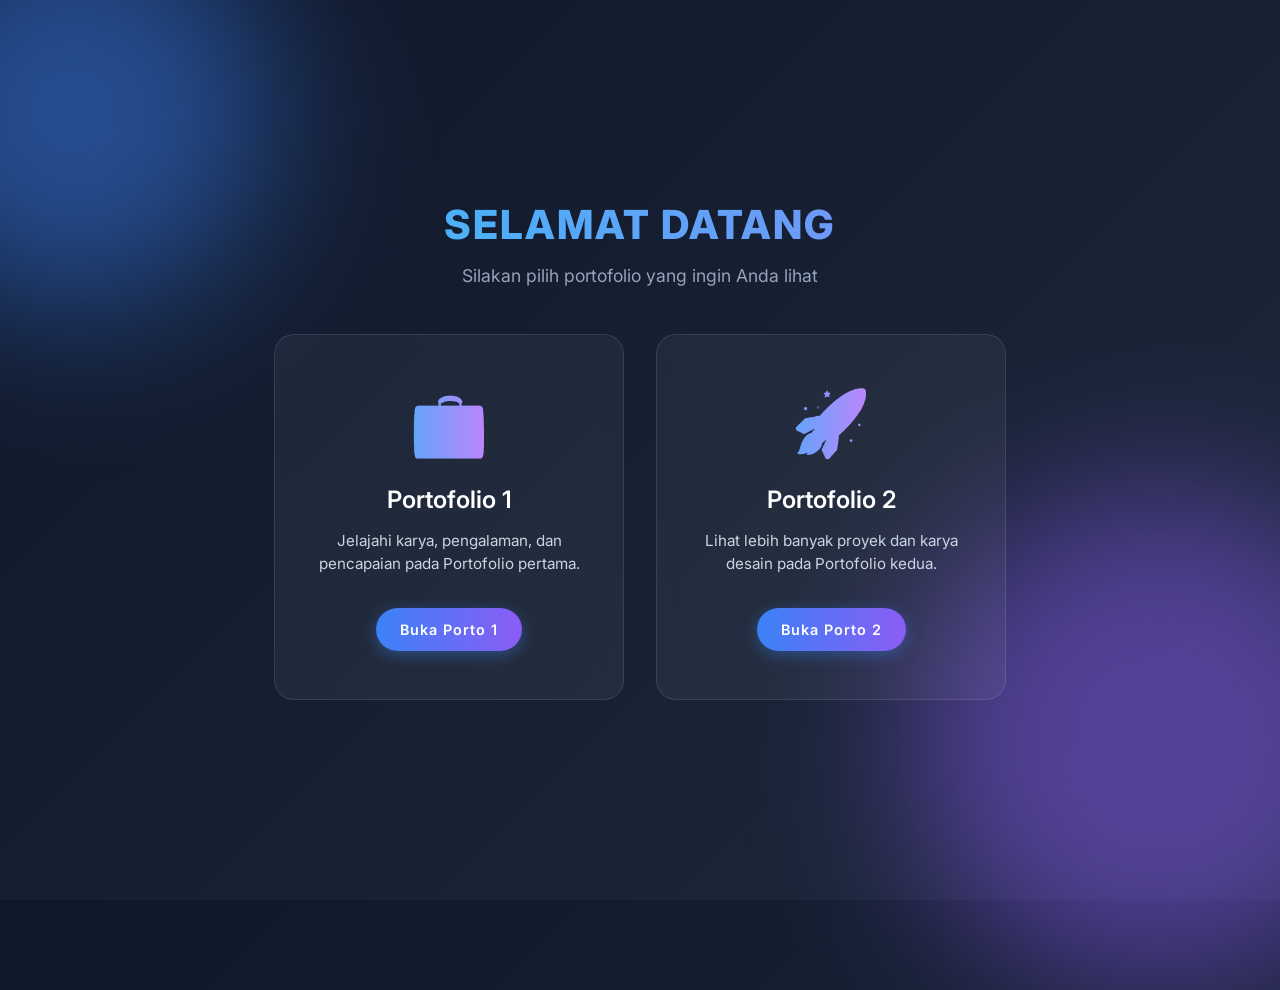
==== index.html @ 29193794 "Add files via upload" ====
<!DOCTYPE html>
<html lang="id">
<head>
    <meta charset="UTF-8">
    <meta name="viewport" content="width=device-width, initial-scale=1.0">
    <title>Pilihan E-Portofolio</title>
    <style>
        @import url('https://fonts.googleapis.com/css2?family=Inter:wght@400;600;800&display=swap');

        * {
            margin: 0;
            padding: 0;
            box-sizing: border-box;
        }

        body {
            font-family: 'Inter', sans-serif;
            min-height: 100vh;
            display: flex;
            justify-content: center;
            align-items: center;
            background: linear-gradient(135deg, #0f172a 0%, #1e293b 100%);
            color: #ffffff;
            overflow: hidden;
        }

        .container {
            text-align: center;
            padding: 2rem;
            max-width: 900px;
            width: 100%;
        }

        h1 {
            font-size: 2.5rem;
            margin-bottom: 1rem;
            font-weight: 800;
            background: linear-gradient(to right, #38bdf8, #818cf8);
            -webkit-background-clip: text;
            -webkit-text-fill-color: transparent;
            text-transform: uppercase;
            letter-spacing: 2px;
        }

        p.subtitle {
            font-size: 1.1rem;
            color: #94a3b8;
            margin-bottom: 3rem;
        }

        .cards-container {
            display: flex;
            gap: 2rem;
            justify-content: center;
            flex-wrap: wrap;
        }

        .card {
            background: rgba(255, 255, 255, 0.05);
            backdrop-filter: blur(10px);
            border: 1px solid rgba(255, 255, 255, 0.1);
            border-radius: 20px;
            padding: 3rem 2rem;
            width: 100%;
            max-width: 350px;
            text-decoration: none;
            color: white;
            transition: all 0.4s cubic-bezier(0.175, 0.885, 0.32, 1.275);
            position: relative;
            overflow: hidden;
        }

        .card::before {
            content: '';
            position: absolute;
            top: 0;
            left: -100%;
            width: 100%;
            height: 100%;
            background: linear-gradient(
                90deg,
                transparent,
                rgba(255, 255, 255, 0.1),
                transparent
            );
            transition: all 0.6s ease;
        }

        .card:hover {
            transform: translateY(-15px);
            background: rgba(255, 255, 255, 0.1);
            box-shadow: 0 20px 40px rgba(0, 0, 0, 0.4);
            border-color: rgba(255, 255, 255, 0.2);
        }

        .card:hover::before {
            left: 100%;
        }

        .card-icon {
            font-size: 4rem;
            margin-bottom: 1.5rem;
            display: inline-block;
            background: linear-gradient(to right, #60a5fa, #c084fc);
            -webkit-background-clip: text;
            -webkit-text-fill-color: transparent;
            transition: transform 0.3s ease;
        }

        .card:hover .card-icon {
            transform: scale(1.1);
        }

        .card h2 {
            font-size: 1.5rem;
            font-weight: 600;
            margin-bottom: 1rem;
        }

        .card p {
            font-size: 0.95rem;
            color: #cbd5e1;
            line-height: 1.5;
            margin-bottom: 2rem;
        }

        .card-btn {
            display: inline-block;
            padding: 0.8rem 1.5rem;
            background: linear-gradient(to right, #3b82f6, #8b5cf6);
            color: white;
            border-radius: 30px;
            font-weight: 600;
            font-size: 0.9rem;
            letter-spacing: 1px;
            transition: all 0.3s ease;
            box-shadow: 0 4px 15px rgba(59, 130, 246, 0.4);
        }

        .card:hover .card-btn {
            background: linear-gradient(to right, #2563eb, #7c3aed);
            box-shadow: 0 6px 20px rgba(59, 130, 246, 0.6);
            transform: scale(1.05);
        }

        /* Decorative background elements */
        .blob {
            position: absolute;
            filter: blur(80px);
            z-index: -1;
            opacity: 0.5;
        }

        .blob-1 {
            top: -10%;
            left: -10%;
            width: 400px;
            height: 400px;
            background: #3b82f6;
            border-radius: 50%;
        }

        .blob-2 {
            bottom: -10%;
            right: -10%;
            width: 500px;
            height: 500px;
            background: #8b5cf6;
            border-radius: 50%;
        }

        @media (max-width: 768px) {
            h1 {
                font-size: 2rem;
            }
            .cards-container {
                flex-direction: column;
                align-items: center;
            }
            .card {
                padding: 2.5rem 1.5rem;
            }
        }
    </style>
</head>
<body>
    <div class="blob blob-1"></div>
    <div class="blob blob-2"></div>

    <div class="container">
        <h1>Selamat Datang</h1>
        <p class="subtitle">Silakan pilih portofolio yang ingin Anda lihat</p>

        <div class="cards-container">
            <!-- Portofolio 1 -->
            <a href="E-Portofolio 1/index.html" class="card">
                <div class="card-icon">💼</div>
                <h2>Portofolio 1</h2>
                <p>Jelajahi karya, pengalaman, dan pencapaian pada Portofolio pertama.</p>
                <div class="card-btn">Buka Porto 1</div>
            </a>

            <!-- Portofolio 2 -->
            <a href="E-Portofolio 2/index.html" class="card">
                <div class="card-icon">🚀</div>
                <h2>Portofolio 2</h2>
                <p>Lihat lebih banyak proyek dan karya desain pada Portofolio kedua.</p>
                <div class="card-btn">Buka Porto 2</div>
            </a>
        </div>
    </div>
</body>
</html>
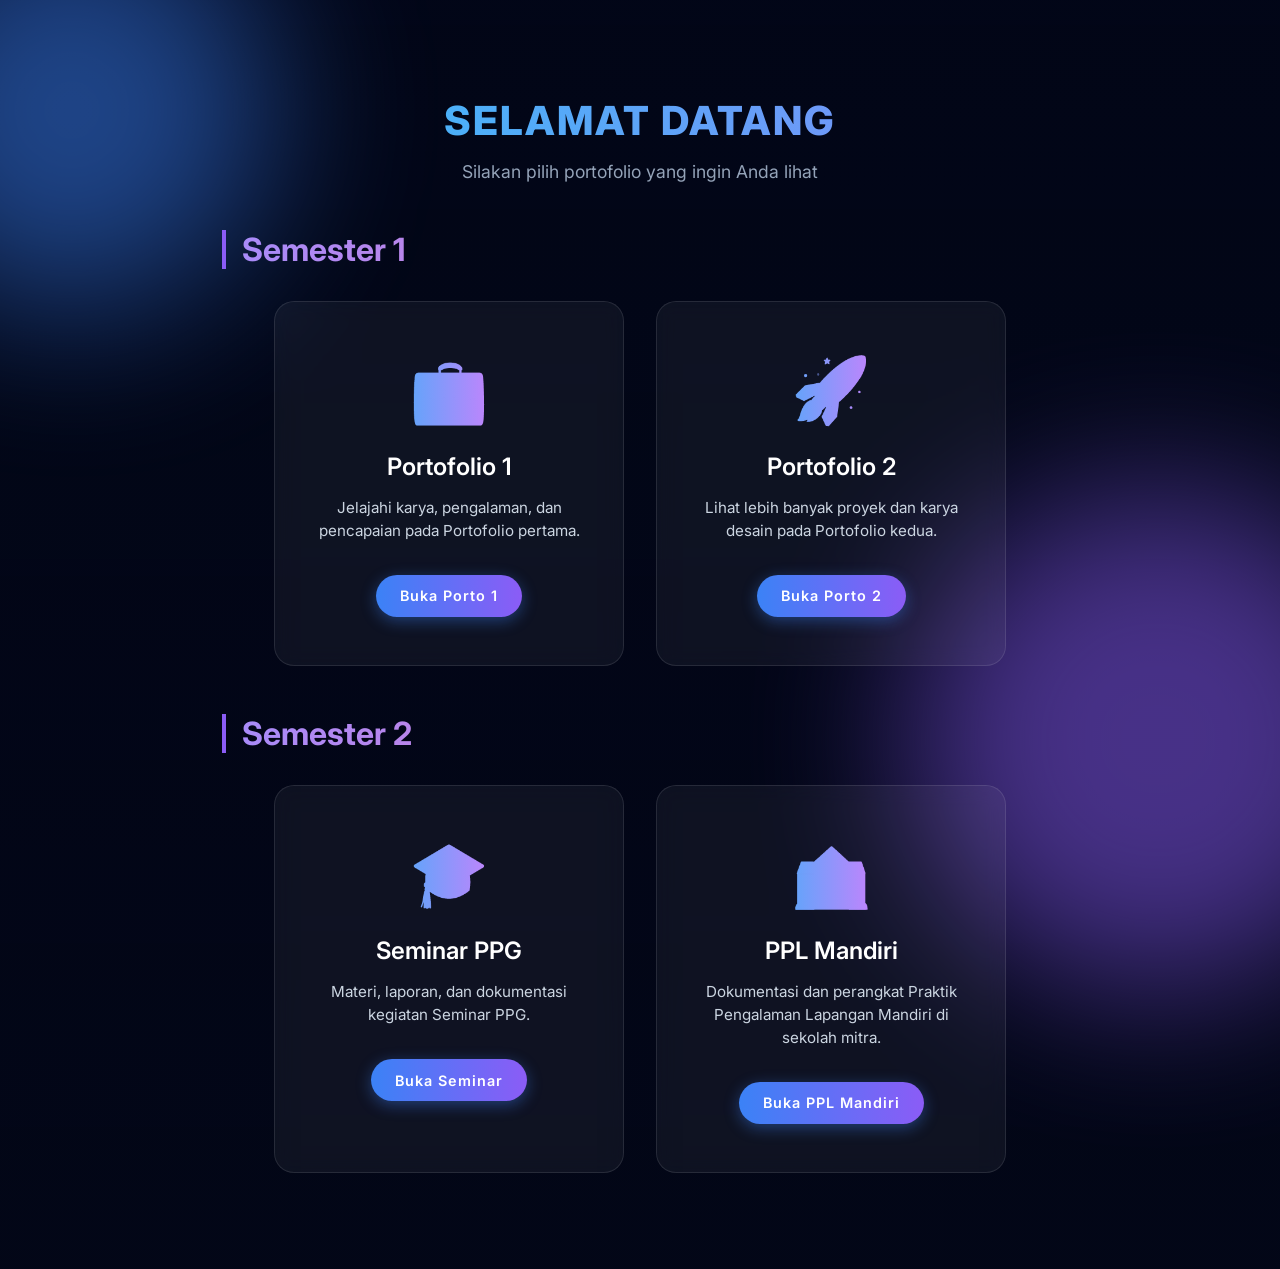
==== commit d39d847e: "Add files via upload" ====
--- a/index.html
+++ b/index.html
@@ -18,10 +18,14 @@
             min-height: 100vh;
             display: flex;
             justify-content: center;
-            align-items: center;
-            background: linear-gradient(135deg, #0f172a 0%, #1e293b 100%);
+            align-items: flex-start;
+            background:
+                linear-gradient(rgba(2, 6, 23, 0.45), rgba(2, 6, 23, 0.75)),
+                url('assets/bg.png') center / cover no-repeat fixed;
+            background-color: #020617;
             color: #ffffff;
-            overflow: hidden;
+            overflow-x: hidden;
+            padding: 4rem 1rem;
         }
 
         .container {
@@ -169,6 +173,19 @@
             border-radius: 50%;
         }
 
+        .semester-title {
+            font-size: 2rem;
+            margin-top: 3rem;
+            margin-bottom: 2rem;
+            font-weight: 700;
+            background: linear-gradient(to right, #a78bfa, #f472b6);
+            -webkit-background-clip: text;
+            -webkit-text-fill-color: transparent;
+            text-align: left;
+            padding-left: 1rem;
+            border-left: 4px solid #8b5cf6;
+        }
+
         @media (max-width: 768px) {
             h1 {
                 font-size: 2rem;
@@ -191,6 +208,7 @@
         <h1>Selamat Datang</h1>
         <p class="subtitle">Silakan pilih portofolio yang ingin Anda lihat</p>
 
+        <h2 class="semester-title">Semester 1</h2>
         <div class="cards-container">
             <!-- Portofolio 1 -->
             <a href="E-Portofolio 1/index.html" class="card">
@@ -208,6 +226,25 @@
                 <div class="card-btn">Buka Porto 2</div>
             </a>
         </div>
+
+        <h2 class="semester-title">Semester 2</h2>
+        <div class="cards-container">
+            <!-- Seminar PPG -->
+            <a href="Seminar PPG/index.html" class="card">
+                <div class="card-icon">🎓</div>
+                <h2>Seminar PPG</h2>
+                <p>Materi, laporan, dan dokumentasi kegiatan Seminar PPG.</p>
+                <div class="card-btn">Buka Seminar</div>
+            </a>
+
+            <!-- PPL Mandiri -->
+            <a href="PPL Mandiri/index.html" class="card">
+                <div class="card-icon">🏫</div>
+                <h2>PPL Mandiri</h2>
+                <p>Dokumentasi dan perangkat Praktik Pengalaman Lapangan Mandiri di sekolah mitra.</p>
+                <div class="card-btn">Buka PPL Mandiri</div>
+            </a>
+        </div>
     </div>
 </body>
 </html>
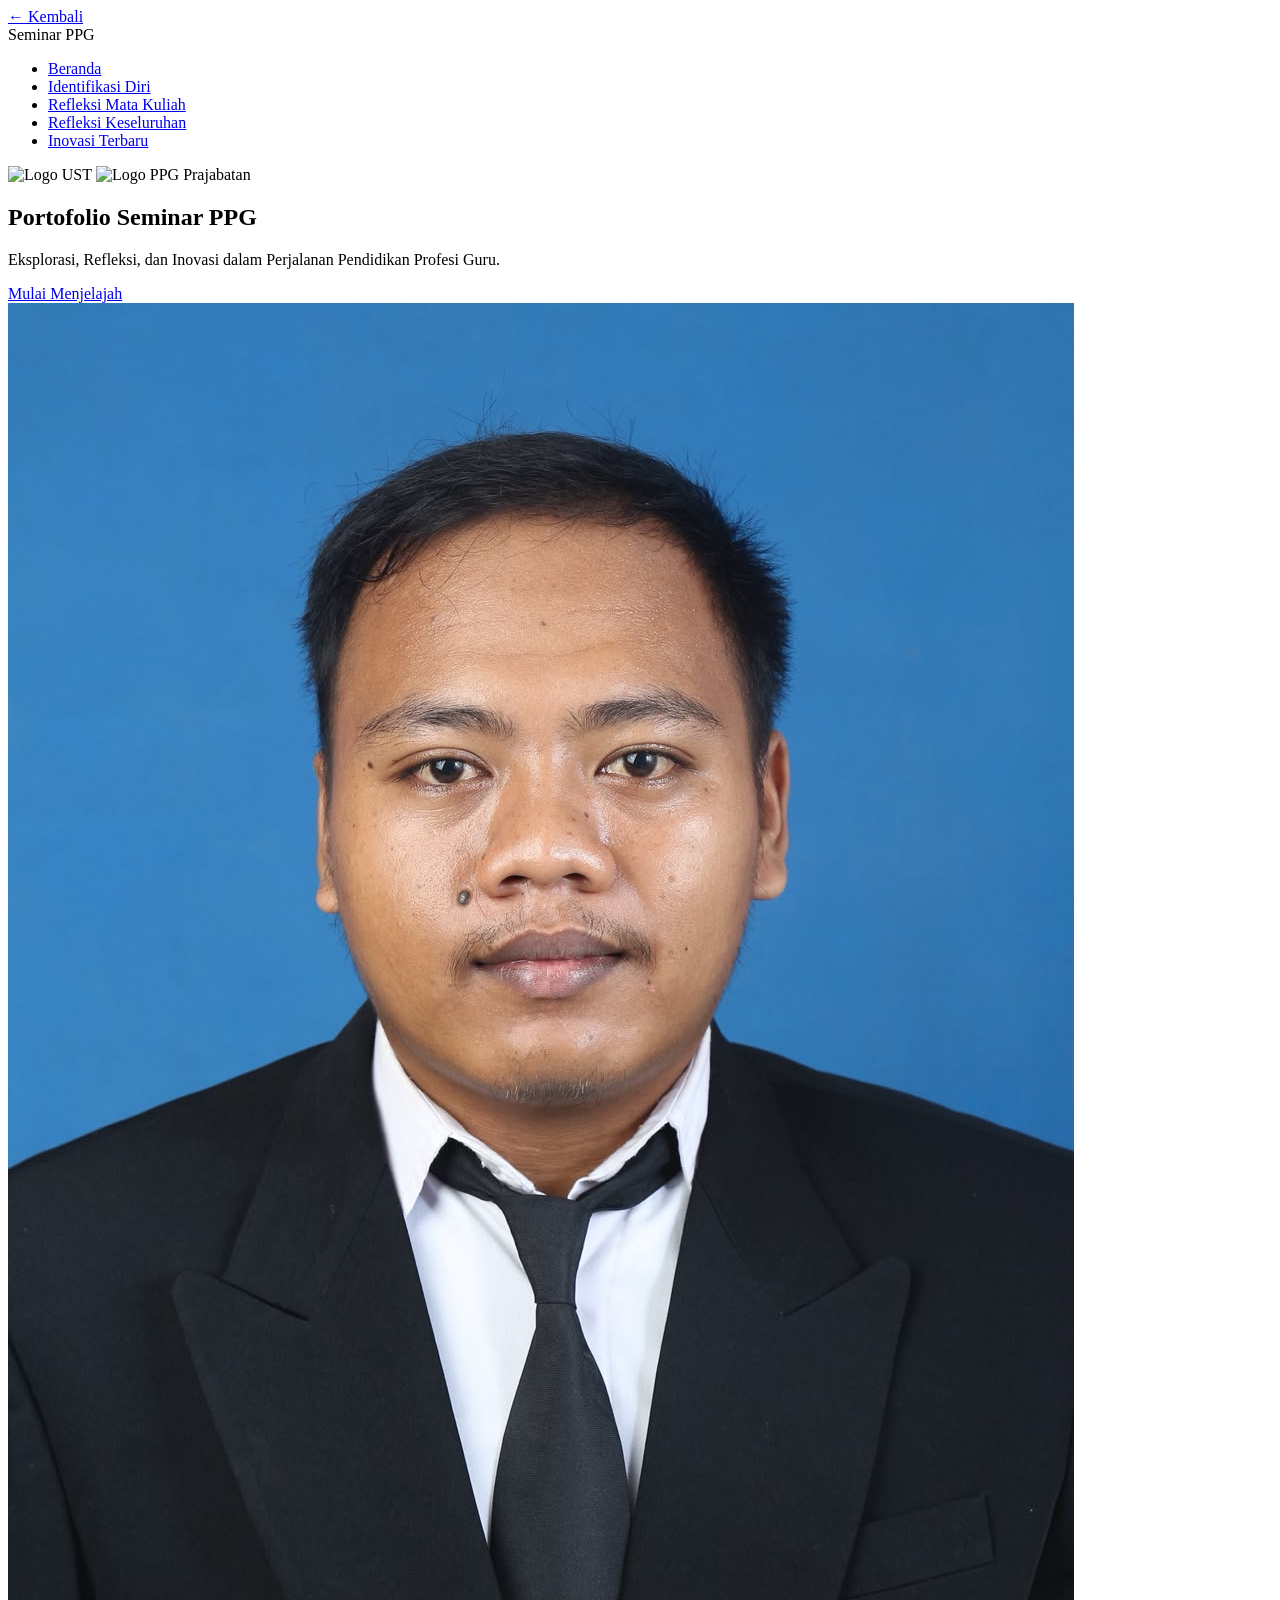
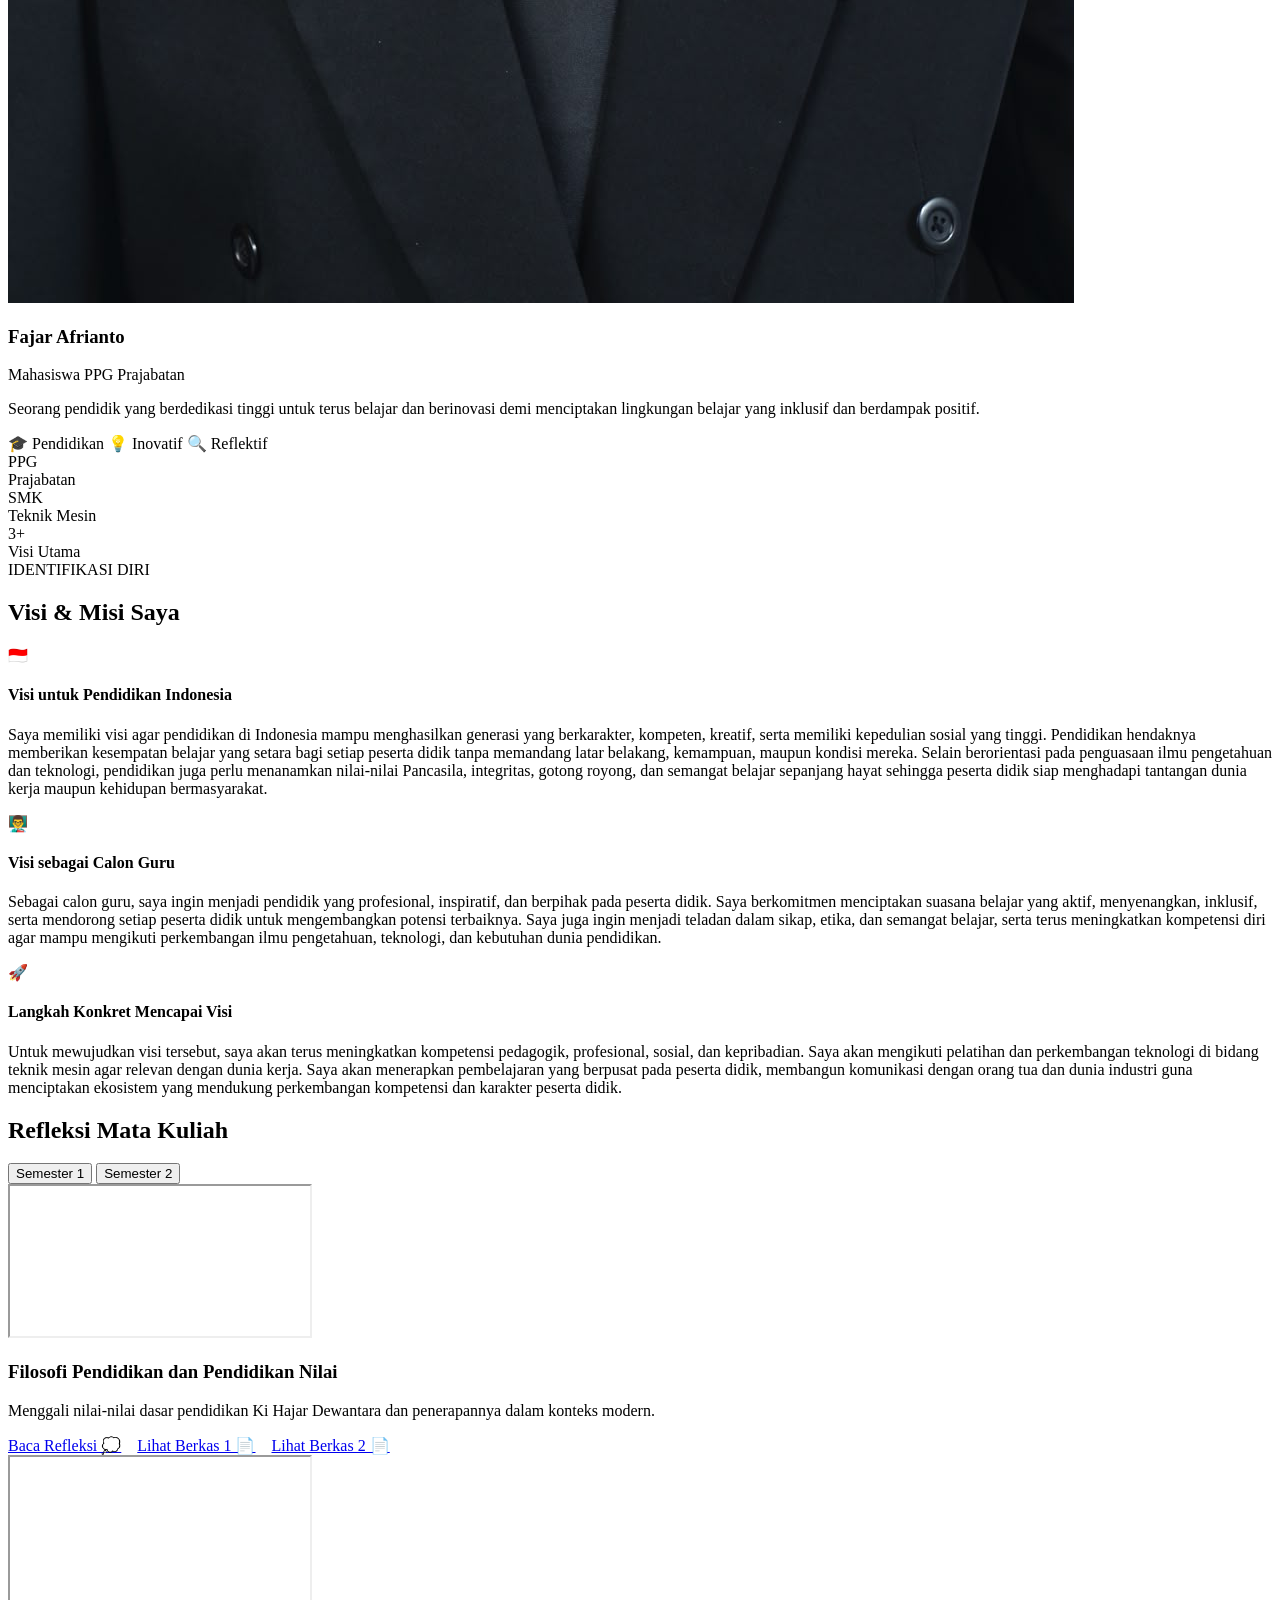
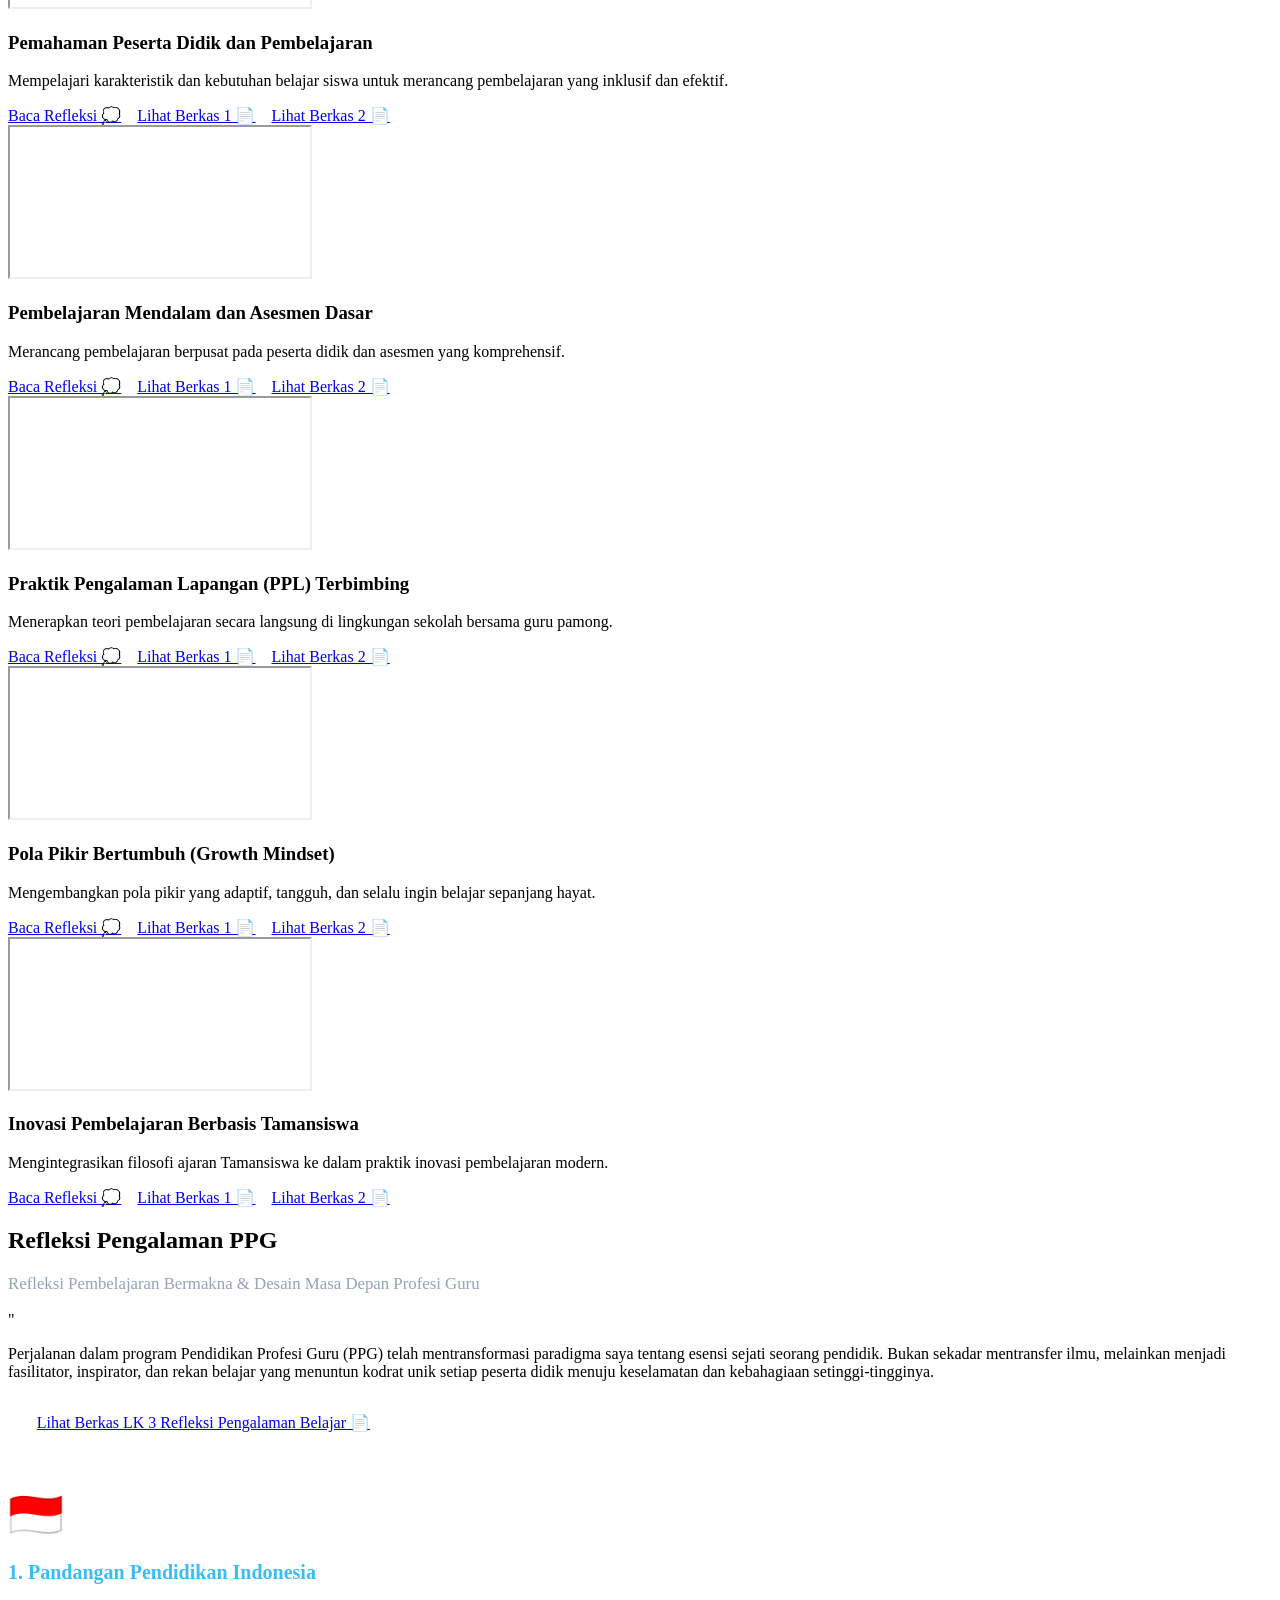
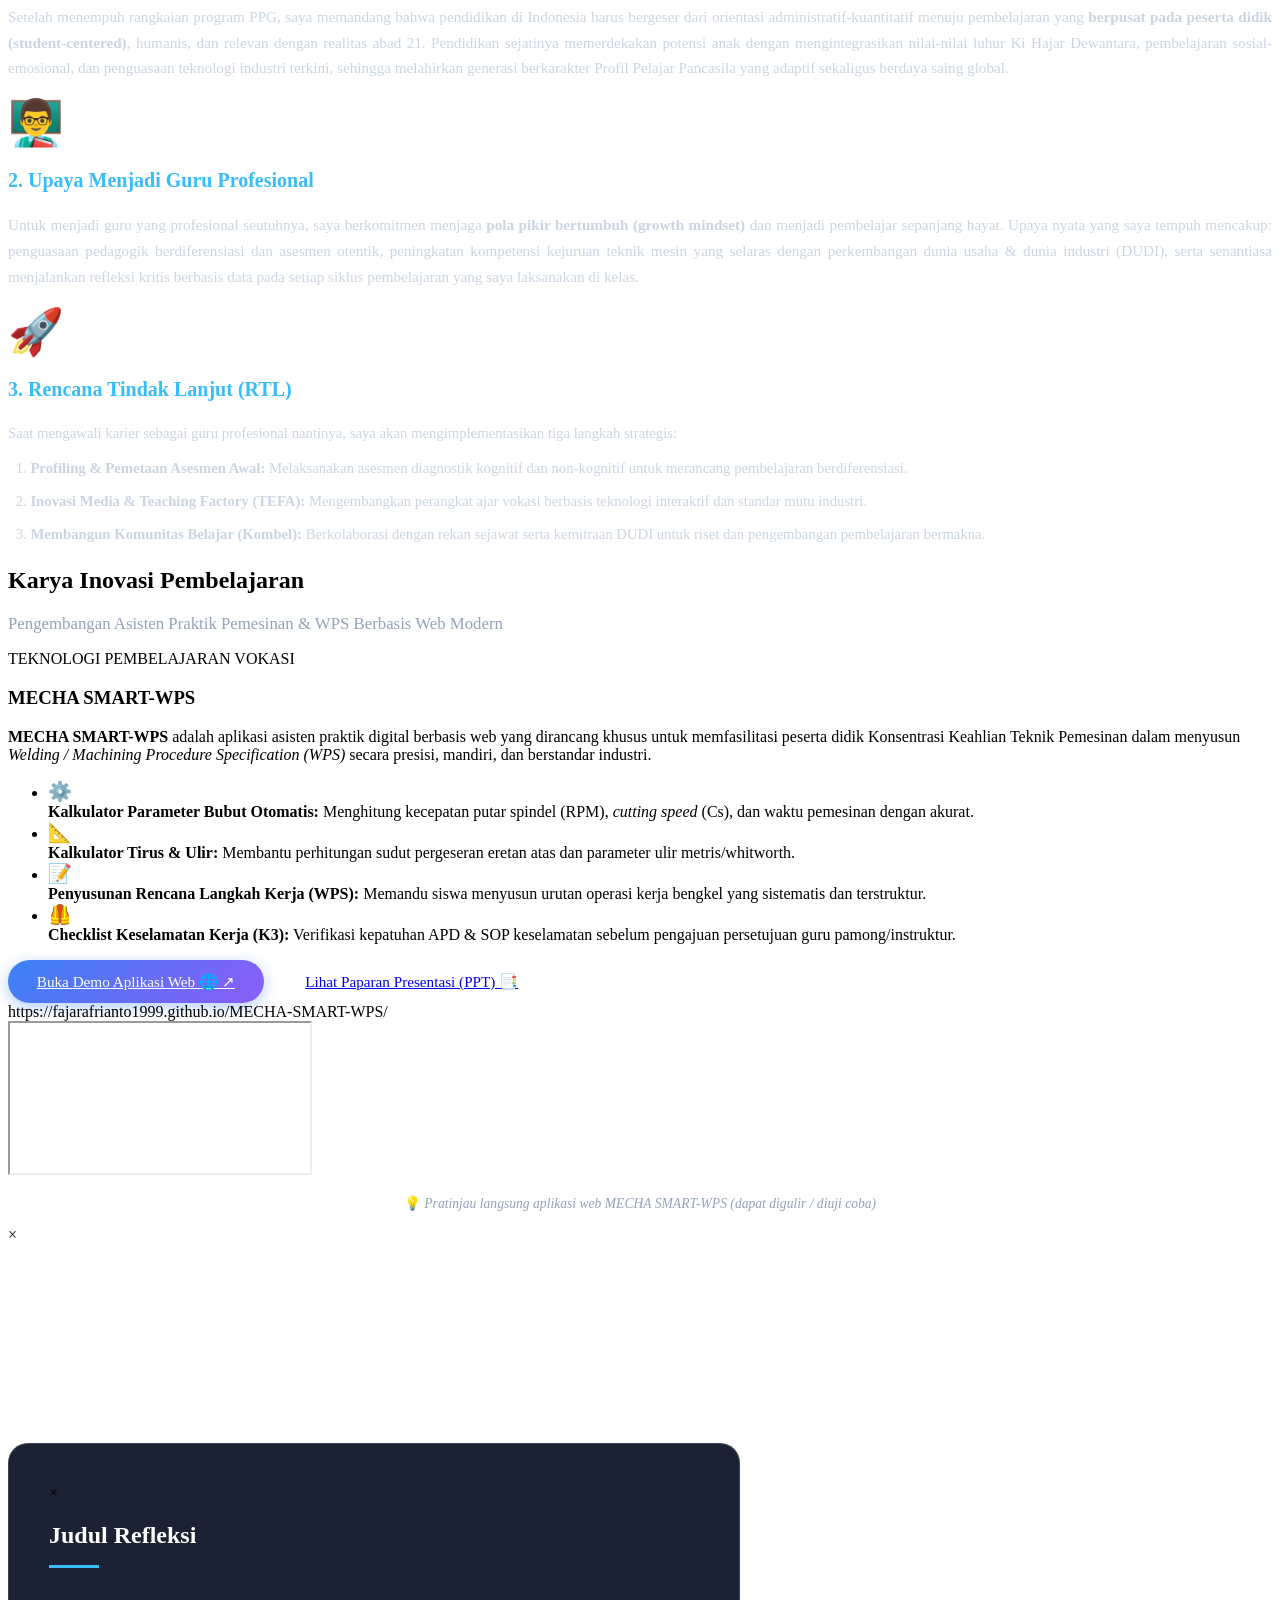
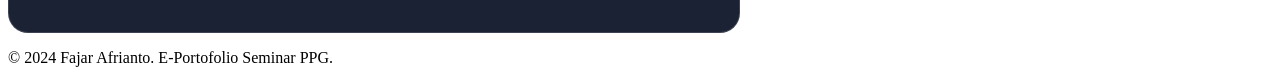
==== commit ea0f282c: "Add files via upload" ====
--- a/index.html
+++ b/index.html
@@ -3,248 +3,441 @@
 <head>
     <meta charset="UTF-8">
     <meta name="viewport" content="width=device-width, initial-scale=1.0">
-    <title>Pilihan E-Portofolio</title>
-    <style>
-        @import url('https://fonts.googleapis.com/css2?family=Inter:wght@400;600;800&display=swap');
-
-        * {
-            margin: 0;
-            padding: 0;
-            box-sizing: border-box;
-        }
-
-        body {
-            font-family: 'Inter', sans-serif;
-            min-height: 100vh;
-            display: flex;
-            justify-content: center;
-            align-items: flex-start;
-            background:
-                linear-gradient(rgba(2, 6, 23, 0.45), rgba(2, 6, 23, 0.75)),
-                url('assets/bg.png') center / cover no-repeat fixed;
-            background-color: #020617;
-            color: #ffffff;
-            overflow-x: hidden;
-            padding: 4rem 1rem;
-        }
-
-        .container {
-            text-align: center;
-            padding: 2rem;
-            max-width: 900px;
-            width: 100%;
-        }
-
-        h1 {
-            font-size: 2.5rem;
-            margin-bottom: 1rem;
-            font-weight: 800;
-            background: linear-gradient(to right, #38bdf8, #818cf8);
-            -webkit-background-clip: text;
-            -webkit-text-fill-color: transparent;
-            text-transform: uppercase;
-            letter-spacing: 2px;
-        }
-
-        p.subtitle {
-            font-size: 1.1rem;
-            color: #94a3b8;
-            margin-bottom: 3rem;
-        }
-
-        .cards-container {
-            display: flex;
-            gap: 2rem;
-            justify-content: center;
-            flex-wrap: wrap;
-        }
-
-        .card {
-            background: rgba(255, 255, 255, 0.05);
-            backdrop-filter: blur(10px);
-            border: 1px solid rgba(255, 255, 255, 0.1);
-            border-radius: 20px;
-            padding: 3rem 2rem;
-            width: 100%;
-            max-width: 350px;
-            text-decoration: none;
-            color: white;
-            transition: all 0.4s cubic-bezier(0.175, 0.885, 0.32, 1.275);
-            position: relative;
-            overflow: hidden;
-        }
-
-        .card::before {
-            content: '';
-            position: absolute;
-            top: 0;
-            left: -100%;
-            width: 100%;
-            height: 100%;
-            background: linear-gradient(
-                90deg,
-                transparent,
-                rgba(255, 255, 255, 0.1),
-                transparent
-            );
-            transition: all 0.6s ease;
-        }
-
-        .card:hover {
-            transform: translateY(-15px);
-            background: rgba(255, 255, 255, 0.1);
-            box-shadow: 0 20px 40px rgba(0, 0, 0, 0.4);
-            border-color: rgba(255, 255, 255, 0.2);
-        }
-
-        .card:hover::before {
-            left: 100%;
-        }
-
-        .card-icon {
-            font-size: 4rem;
-            margin-bottom: 1.5rem;
-            display: inline-block;
-            background: linear-gradient(to right, #60a5fa, #c084fc);
-            -webkit-background-clip: text;
-            -webkit-text-fill-color: transparent;
-            transition: transform 0.3s ease;
-        }
-
-        .card:hover .card-icon {
-            transform: scale(1.1);
-        }
-
-        .card h2 {
-            font-size: 1.5rem;
-            font-weight: 600;
-            margin-bottom: 1rem;
-        }
-
-        .card p {
-            font-size: 0.95rem;
-            color: #cbd5e1;
-            line-height: 1.5;
-            margin-bottom: 2rem;
-        }
-
-        .card-btn {
-            display: inline-block;
-            padding: 0.8rem 1.5rem;
-            background: linear-gradient(to right, #3b82f6, #8b5cf6);
-            color: white;
-            border-radius: 30px;
-            font-weight: 600;
-            font-size: 0.9rem;
-            letter-spacing: 1px;
-            transition: all 0.3s ease;
-            box-shadow: 0 4px 15px rgba(59, 130, 246, 0.4);
-        }
-
-        .card:hover .card-btn {
-            background: linear-gradient(to right, #2563eb, #7c3aed);
-            box-shadow: 0 6px 20px rgba(59, 130, 246, 0.6);
-            transform: scale(1.05);
-        }
-
-        /* Decorative background elements */
-        .blob {
-            position: absolute;
-            filter: blur(80px);
-            z-index: -1;
-            opacity: 0.5;
-        }
-
-        .blob-1 {
-            top: -10%;
-            left: -10%;
-            width: 400px;
-            height: 400px;
-            background: #3b82f6;
-            border-radius: 50%;
-        }
-
-        .blob-2 {
-            bottom: -10%;
-            right: -10%;
-            width: 500px;
-            height: 500px;
-            background: #8b5cf6;
-            border-radius: 50%;
-        }
-
-        .semester-title {
-            font-size: 2rem;
-            margin-top: 3rem;
-            margin-bottom: 2rem;
-            font-weight: 700;
-            background: linear-gradient(to right, #a78bfa, #f472b6);
-            -webkit-background-clip: text;
-            -webkit-text-fill-color: transparent;
-            text-align: left;
-            padding-left: 1rem;
-            border-left: 4px solid #8b5cf6;
-        }
-
-        @media (max-width: 768px) {
-            h1 {
-                font-size: 2rem;
-            }
-            .cards-container {
-                flex-direction: column;
-                align-items: center;
-            }
-            .card {
-                padding: 2.5rem 1.5rem;
-            }
-        }
-    </style>
+    <title>Seminar PPG - Portofolio</title>
+    <link href="https://fonts.googleapis.com/css2?family=Outfit:wght@300;400;600;800&family=Playfair+Display:ital,wght@0,600;1,600&display=swap" rel="stylesheet">
+    <link rel="stylesheet" href="style.css">
 </head>
 <body>
-    <div class="blob blob-1"></div>
-    <div class="blob blob-2"></div>
-
-    <div class="container">
-        <h1>Selamat Datang</h1>
-        <p class="subtitle">Silakan pilih portofolio yang ingin Anda lihat</p>
-
-        <h2 class="semester-title">Semester 1</h2>
-        <div class="cards-container">
-            <!-- Portofolio 1 -->
-            <a href="E-Portofolio 1/index.html" class="card">
-                <div class="card-icon">💼</div>
-                <h2>Portofolio 1</h2>
-                <p>Jelajahi karya, pengalaman, dan pencapaian pada Portofolio pertama.</p>
-                <div class="card-btn">Buka Porto 1</div>
-            </a>
-
-            <!-- Portofolio 2 -->
-            <a href="E-Portofolio 2/index.html" class="card">
-                <div class="card-icon">🚀</div>
-                <h2>Portofolio 2</h2>
-                <p>Lihat lebih banyak proyek dan karya desain pada Portofolio kedua.</p>
-                <div class="card-btn">Buka Porto 2</div>
-            </a>
-        </div>
-
-        <h2 class="semester-title">Semester 2</h2>
-        <div class="cards-container">
-            <!-- Seminar PPG -->
-            <a href="Seminar PPG/index.html" class="card">
-                <div class="card-icon">🎓</div>
-                <h2>Seminar PPG</h2>
-                <p>Materi, laporan, dan dokumentasi kegiatan Seminar PPG.</p>
-                <div class="card-btn">Buka Seminar</div>
-            </a>
-
-            <!-- PPL Mandiri -->
-            <a href="PPL Mandiri/index.html" class="card">
-                <div class="card-icon">🏫</div>
-                <h2>PPL Mandiri</h2>
-                <p>Dokumentasi dan perangkat Praktik Pengalaman Lapangan Mandiri di sekolah mitra.</p>
-                <div class="card-btn">Buka PPL Mandiri</div>
-            </a>
+
+    <!-- Navbar -->
+    <nav class="navbar">
+        <div class="nav-container">
+            <a href="../index.html" class="back-btn">← Kembali</a>
+            <div class="logo">Seminar PPG</div>
+            <ul class="nav-links">
+                <li><a href="#beranda" class="active">Beranda</a></li>
+                <li><a href="#identifikasi">Identifikasi Diri</a></li>
+                <li><a href="#refleksi-mk">Refleksi Mata Kuliah</a></li>
+                <li><a href="#refleksi-all">Refleksi Keseluruhan</a></li>
+                <li><a href="#inovasi">Inovasi Terbaru</a></li>
+            </ul>
+            <div class="nav-logos">
+                <img src="https://upload.wikimedia.org/wikipedia/id/3/34/LOGO-UST-STATUTA.png" alt="Logo UST" class="nav-logo">
+                <img src="images.png" alt="Logo PPG Prajabatan" class="nav-logo ppg-logo">
+            </div>
+            <div class="hamburger">
+                <span></span>
+                <span></span>
+                <span></span>
+            </div>
+        </div>
+    </nav>
+
+    <!-- Beranda Section -->
+    <section id="beranda" class="hero-section">
+        <div class="hero-content">
+            <h1 class="fade-up">Portofolio <span class="highlight">Seminar PPG</span></h1>
+            <p class="fade-up delay-1">Eksplorasi, Refleksi, dan Inovasi dalam Perjalanan Pendidikan Profesi Guru.</p>
+            <a href="#identifikasi" class="cta-btn fade-up delay-2">Mulai Menjelajah</a>
+        </div>
+        <div class="hero-bg">
+            <div class="shape shape-1"></div>
+            <div class="shape shape-2"></div>
+            <div class="shape shape-3"></div>
+        </div>
+    </section>
+
+    <!-- Identifikasi Diri Section -->
+    <section id="identifikasi" class="neon-identity-section">
+        <!-- Animated particles background -->
+        <div class="neon-particles">
+            <div class="particle p1"></div>
+            <div class="particle p2"></div>
+            <div class="particle p3"></div>
+            <div class="particle p4"></div>
+            <div class="particle p5"></div>
+        </div>
+
+        <div class="neon-container">
+            <!-- Left: Profile Card -->
+            <div class="neon-profile-card fade-in">
+                <div class="neon-ring">
+                    <img src="assets/fajar_identitas.jpg" alt="Fajar Afrianto" class="neon-avatar">
+                </div>
+                <h3 class="neon-name">Fajar Afrianto</h3>
+                <p class="neon-role">Mahasiswa PPG Prajabatan</p>
+                <div class="neon-divider"></div>
+                <p class="neon-bio">Seorang pendidik yang berdedikasi tinggi untuk terus belajar dan berinovasi demi menciptakan lingkungan belajar yang inklusif dan berdampak positif.</p>
+                <div class="neon-tags">
+                    <span>🎓 Pendidikan</span>
+                    <span>💡 Inovatif</span>
+                    <span>🔍 Reflektif</span>
+                </div>
+                <div class="neon-stats">
+                    <div class="stat-item">
+                        <div class="stat-num">PPG</div>
+                        <div class="stat-label">Prajabatan</div>
+                    </div>
+                    <div class="stat-divider"></div>
+                    <div class="stat-item">
+                        <div class="stat-num">SMK</div>
+                        <div class="stat-label">Teknik Mesin</div>
+                    </div>
+                    <div class="stat-divider"></div>
+                    <div class="stat-item">
+                        <div class="stat-num">3+</div>
+                        <div class="stat-label">Visi Utama</div>
+                    </div>
+                </div>
+            </div>
+
+            <!-- Right: Vision Cards -->
+            <div class="neon-right">
+                <div class="neon-section-label">IDENTIFIKASI DIRI</div>
+                <h2 class="neon-heading">Visi & <span class="neon-highlight">Misi</span> Saya</h2>
+
+                <div class="neon-card fade-up" style="--accent: #3b82f6;">
+                    <div class="neon-card-icon">🇮🇩</div>
+                    <div class="neon-card-body">
+                        <h4>Visi untuk Pendidikan Indonesia</h4>
+                        <p>Saya memiliki visi agar pendidikan di Indonesia mampu menghasilkan generasi yang berkarakter, kompeten, kreatif, serta memiliki kepedulian sosial yang tinggi. Pendidikan hendaknya memberikan kesempatan belajar yang setara bagi setiap peserta didik tanpa memandang latar belakang, kemampuan, maupun kondisi mereka. Selain berorientasi pada penguasaan ilmu pengetahuan dan teknologi, pendidikan juga perlu menanamkan nilai-nilai Pancasila, integritas, gotong royong, dan semangat belajar sepanjang hayat sehingga peserta didik siap menghadapi tantangan dunia kerja maupun kehidupan bermasyarakat.</p>
+                    </div>
+                </div>
+
+                <div class="neon-card fade-up delay-1" style="--accent: #10b981;">
+                    <div class="neon-card-icon">👨‍🏫</div>
+                    <div class="neon-card-body">
+                        <h4>Visi sebagai Calon Guru</h4>
+                        <p>Sebagai calon guru, saya ingin menjadi pendidik yang profesional, inspiratif, dan berpihak pada peserta didik. Saya berkomitmen menciptakan suasana belajar yang aktif, menyenangkan, inklusif, serta mendorong setiap peserta didik untuk mengembangkan potensi terbaiknya. Saya juga ingin menjadi teladan dalam sikap, etika, dan semangat belajar, serta terus meningkatkan kompetensi diri agar mampu mengikuti perkembangan ilmu pengetahuan, teknologi, dan kebutuhan dunia pendidikan.</p>
+                    </div>
+                </div>
+
+                <div class="neon-card fade-up delay-2" style="--accent: #f59e0b;">
+                    <div class="neon-card-icon">🚀</div>
+                    <div class="neon-card-body">
+                        <h4>Langkah Konkret Mencapai Visi</h4>
+                        <p>Untuk mewujudkan visi tersebut, saya akan terus meningkatkan kompetensi pedagogik, profesional, sosial, dan kepribadian. Saya akan mengikuti pelatihan dan perkembangan teknologi di bidang teknik mesin agar relevan dengan dunia kerja. Saya akan menerapkan pembelajaran yang berpusat pada peserta didik, membangun komunikasi dengan orang tua dan dunia industri guna menciptakan ekosistem yang mendukung perkembangan kompetensi dan karakter peserta didik.</p>
+                    </div>
+                </div>
+            </div>
+        </div>
+    </section>
+
+    <!-- Refleksi Mata Kuliah Section -->
+    <section id="refleksi-mk" class="content-section bg-alt">
+        <div class="section-container">
+            <div class="section-header">
+                <h2>Refleksi Mata Kuliah</h2>
+                <div class="line"></div>
+            </div>
+
+            <!-- Tab Switcher -->
+            <div class="semester-tabs fade-in">
+                <button class="tab-btn active" onclick="showSemester('smt1', this)">Semester 1</button>
+                <button class="tab-btn" onclick="showSemester('smt2', this)">Semester 2</button>
+            </div>
+
+            <!-- Semester 1 Content -->
+            <div id="smt1" class="tab-content active">
+                <div class="grid-cards">
+                    <div class="card fade-in">
+                        <div class="card-thumbnail" onclick="openModal('https://drive.google.com/file/d/1wslqIe5DbfPU939VkxuYYfZyTDNGctGN/preview')">
+                            <iframe src="https://drive.google.com/file/d/1wslqIe5DbfPU939VkxuYYfZyTDNGctGN/preview"></iframe>
+                        </div>
+                        <h3>Filosofi Pendidikan dan Pendidikan Nilai</h3>
+                        <p>Menggali nilai-nilai dasar pendidikan Ki Hajar Dewantara dan penerapannya dalam konteks modern.</p>
+                        <div class="card-actions" style="display: flex; gap: 1rem; margin-top: 1rem; flex-wrap: wrap;">
+                            <a href="javascript:void(0)" onclick="openTextModal('filosofi')" class="read-more">Baca Refleksi 💭</a>
+                            <a href="javascript:void(0)" onclick="openModal('https://drive.google.com/file/d/1wslqIe5DbfPU939VkxuYYfZyTDNGctGN/preview')" class="read-more">Lihat Berkas 1 📄</a>
+                            <a href="javascript:void(0)" onclick="openModal('https://drive.google.com/file/d/1iHbwzMcx9dTOejhPrsCohMLqybhQx3Td/preview')" class="read-more">Lihat Berkas 2 📄</a>
+                        </div>
+                    </div>
+                    <div class="card fade-in delay-1">
+                        <div class="card-thumbnail" onclick="openModal('https://drive.google.com/file/d/1WLFxitocZ9uHvBK5jktEBCm7wh9yf4t9/preview')">
+                            <iframe src="https://drive.google.com/file/d/1WLFxitocZ9uHvBK5jktEBCm7wh9yf4t9/preview"></iframe>
+                        </div>
+                        <h3>Pemahaman Peserta Didik dan Pembelajaran</h3>
+                        <p>Mempelajari karakteristik dan kebutuhan belajar siswa untuk merancang pembelajaran yang inklusif dan efektif.</p>
+                        <div class="card-actions" style="display: flex; gap: 1rem; margin-top: 1rem; flex-wrap: wrap;">
+                            <a href="javascript:void(0)" onclick="openTextModal('pemahaman')" class="read-more">Baca Refleksi 💭</a>
+                            <a href="javascript:void(0)" onclick="openModal('https://drive.google.com/file/d/1WLFxitocZ9uHvBK5jktEBCm7wh9yf4t9/preview')" class="read-more">Lihat Berkas 1 📄</a>
+                            <a href="javascript:void(0)" onclick="openModal('https://drive.google.com/file/d/1Y7Dpa14gkJF9H9tjvCifXcolnuflFdSG/preview')" class="read-more">Lihat Berkas 2 📄</a>
+                        </div>
+                    </div>
+                    <div class="card fade-in delay-2">
+                        <div class="card-thumbnail" onclick="openModal('https://drive.google.com/file/d/1uR7vcLqbZI7tY6K5tm8K9tow1rYMW_Id/preview')">
+                            <iframe src="https://drive.google.com/file/d/1uR7vcLqbZI7tY6K5tm8K9tow1rYMW_Id/preview"></iframe>
+                        </div>
+                        <h3>Pembelajaran Mendalam dan Asesmen Dasar</h3>
+                        <p>Merancang pembelajaran berpusat pada peserta didik dan asesmen yang komprehensif.</p>
+                        <div class="card-actions" style="display: flex; gap: 1rem; margin-top: 1rem; flex-wrap: wrap;">
+                            <a href="javascript:void(0)" onclick="openTextModal('pma')" class="read-more">Baca Refleksi 💭</a>
+                            <a href="javascript:void(0)" onclick="openModal('https://drive.google.com/file/d/1uR7vcLqbZI7tY6K5tm8K9tow1rYMW_Id/preview')" class="read-more">Lihat Berkas 1 📄</a>
+                            <a href="javascript:void(0)" onclick="openModal('https://drive.google.com/file/d/1PxN07jX7vq8ph5hESUIeL1WediOSzFJH/preview')" class="read-more">Lihat Berkas 2 📄</a>
+                        </div>
+                    </div>
+                    <div class="card fade-in">
+                        <div class="card-thumbnail" onclick="openModal('https://drive.google.com/file/d/1U-o2cTIQo2LQ7-NEwXIDelvlPA_aeqBt/preview')">
+                            <iframe src="https://drive.google.com/file/d/1U-o2cTIQo2LQ7-NEwXIDelvlPA_aeqBt/preview"></iframe>
+                        </div>
+                        <h3>Praktik Pengalaman Lapangan (PPL) Terbimbing</h3>
+                        <p>Menerapkan teori pembelajaran secara langsung di lingkungan sekolah bersama guru pamong.</p>
+                        <div class="card-actions" style="display: flex; gap: 1rem; margin-top: 1rem; flex-wrap: wrap;">
+                            <a href="javascript:void(0)" onclick="openTextModal('ppl')" class="read-more">Baca Refleksi 💭</a>
+                            <a href="javascript:void(0)" onclick="openModal('https://drive.google.com/file/d/1U-o2cTIQo2LQ7-NEwXIDelvlPA_aeqBt/preview')" class="read-more">Lihat Berkas 1 📄</a>
+                            <a href="javascript:void(0)" onclick="openModal('https://drive.google.com/file/d/1MY8IvnxhVRUeJPix5ge6NN6ZjOaMSWDV/preview')" class="read-more">Lihat Berkas 2 📄</a>
+                        </div>
+                    </div>
+                    <div class="card fade-in delay-1">
+                        <div class="card-thumbnail" onclick="openModal('https://drive.google.com/file/d/1Qs38x1hmtcNibtElNPPJuqzAujUqJKxX/preview')">
+                            <iframe src="https://drive.google.com/file/d/1Qs38x1hmtcNibtElNPPJuqzAujUqJKxX/preview"></iframe>
+                        </div>
+                        <h3>Pola Pikir Bertumbuh (Growth Mindset)</h3>
+                        <p>Mengembangkan pola pikir yang adaptif, tangguh, dan selalu ingin belajar sepanjang hayat.</p>
+                        <div class="card-actions" style="display: flex; gap: 1rem; margin-top: 1rem; flex-wrap: wrap;">
+                            <a href="javascript:void(0)" onclick="openTextModal('growth')" class="read-more">Baca Refleksi 💭</a>
+                            <a href="javascript:void(0)" onclick="openModal('https://drive.google.com/file/d/1Qs38x1hmtcNibtElNPPJuqzAujUqJKxX/preview')" class="read-more">Lihat Berkas 1 📄</a>
+                            <a href="javascript:void(0)" onclick="openModal('https://drive.google.com/file/d/13aldjTnbVexV8ekcfhObrgx46hiJ66WA/preview')" class="read-more">Lihat Berkas 2 📄</a>
+                        </div>
+                    </div>
+                    <div class="card fade-in delay-2">
+                        <div class="card-thumbnail" onclick="openModal('https://drive.google.com/file/d/1ph33syLe_nfnWT0PchW33qtLRSGWqx6z/preview')">
+                            <iframe src="https://drive.google.com/file/d/1ph33syLe_nfnWT0PchW33qtLRSGWqx6z/preview"></iframe>
+                        </div>
+                        <h3>Inovasi Pembelajaran Berbasis Tamansiswa</h3>
+                        <p>Mengintegrasikan filosofi ajaran Tamansiswa ke dalam praktik inovasi pembelajaran modern.</p>
+                        <div class="card-actions" style="display: flex; gap: 1rem; margin-top: 1rem; flex-wrap: wrap;">
+                            <a href="javascript:void(0)" onclick="openTextModal('inovasi')" class="read-more">Baca Refleksi 💭</a>
+                            <a href="javascript:void(0)" onclick="openModal('https://drive.google.com/file/d/1ph33syLe_nfnWT0PchW33qtLRSGWqx6z/preview')" class="read-more">Lihat Berkas 1 📄</a>
+                            <a href="javascript:void(0)" onclick="openModal('https://drive.google.com/file/d/1tWFC4s-Xs8ZBOP_2t8SZxYwcS4kHYh9D/preview')" class="read-more">Lihat Berkas 2 📄</a>
+                        </div>
+                    </div>
+                </div>
+            </div>
+
+            <!-- Semester 2 Content -->
+            <div id="smt2" class="tab-content" style="display: none;">
+                <div class="grid-cards">
+                    <div class="card fade-in">
+                        <div class="card-thumbnail" onclick="openModal('https://drive.google.com/file/d/1julx6hPPMg6Se-pLbr1s6Cx8CocXRuZ5/preview')">
+                            <iframe src="https://drive.google.com/file/d/1julx6hPPMg6Se-pLbr1s6Cx8CocXRuZ5/preview"></iframe>
+                        </div>
+                        <h3>Inovasi Kejuruan</h3>
+                        <p>Mengembangkan ide dan praktik inovatif dalam pembelajaran kejuruan yang relevan dengan kebutuhan industri.</p>
+                        <div class="card-actions" style="display: flex; gap: 1rem; margin-top: 1rem; flex-wrap: wrap;">
+                            <a href="javascript:void(0)" onclick="openTextModal('inovasi_kejuruan')" class="read-more">Baca Refleksi 💭</a>
+                            <a href="javascript:void(0)" onclick="openModal('https://drive.google.com/file/d/1julx6hPPMg6Se-pLbr1s6Cx8CocXRuZ5/preview')" class="read-more">Lihat Berkas 1 📄</a>
+                            <a href="javascript:void(0)" onclick="openModal('https://drive.google.com/file/d/1pNq9Z8GkpifORAbth88opfNyuGC2EZAT/preview')" class="read-more">Lihat Berkas 2 📄</a>
+                        </div>
+                    </div>
+                    <div class="card fade-in delay-1">
+                        <div class="card-thumbnail" onclick="openModal('https://drive.google.com/file/d/1GSI4hBq7JS925PEHnAoJr8AU4nKs5vO8/preview')">
+                            <iframe src="https://drive.google.com/file/d/1GSI4hBq7JS925PEHnAoJr8AU4nKs5vO8/preview"></iframe>
+                        </div>
+                        <h3>Pembelajaran Mendalam dan Asesmen Lanjut</h3>
+                        <p>Strategi lanjutan dalam merancang asesmen yang berpusat pada pemahaman konsep peserta didik.</p>
+                        <div class="card-actions" style="display: flex; gap: 1rem; margin-top: 1rem; flex-wrap: wrap;">
+                            <a href="javascript:void(0)" onclick="openTextModal('pembelajaran_mendalam')" class="read-more">Baca Refleksi 💭</a>
+                            <a href="javascript:void(0)" onclick="openModal('https://drive.google.com/file/d/1GSI4hBq7JS925PEHnAoJr8AU4nKs5vO8/preview')" class="read-more">Lihat Berkas 1 📄</a>
+                            <a href="javascript:void(0)" onclick="openModal('https://drive.google.com/file/d/1EZZcsBUsG9QS-pjlmD4zLzL4-2sQdUet/preview')" class="read-more">Lihat Berkas 2 📄</a>
+                        </div>
+                    </div>
+                    <div class="card fade-in delay-2">
+                        <div class="card-thumbnail" onclick="openModal('https://drive.google.com/file/d/1UGwd76bwdXnIxWjn1Tn__pyvib0Djufi/preview')">
+                            <iframe src="https://drive.google.com/file/d/1UGwd76bwdXnIxWjn1Tn__pyvib0Djufi/preview"></iframe>
+                        </div>
+                        <h3>Pembelajaran Sosial Emosional</h3>
+                        <p>Mengintegrasikan keterampilan sosial dan emosional (CASEL) ke dalam interaksi kelas.</p>
+                        <div class="card-actions" style="display: flex; gap: 1rem; margin-top: 1rem; flex-wrap: wrap;">
+                            <a href="javascript:void(0)" onclick="openTextModal('sosial_emosional')" class="read-more">Baca Refleksi 💭</a>
+                            <a href="javascript:void(0)" onclick="openModal('https://drive.google.com/file/d/1UGwd76bwdXnIxWjn1Tn__pyvib0Djufi/preview')" class="read-more">Lihat Berkas 1 📄</a>
+                            <a href="javascript:void(0)" onclick="openModal('https://drive.google.com/file/d/1uYtMa7xqG7ay6jSKOu9zrH88UUCYwJVX/preview')" class="read-more">Lihat Berkas 2 📄</a>
+                        </div>
+                    </div>
+                    <div class="card fade-in delay-3">
+                        <div class="card-thumbnail" onclick="openModal('https://drive.google.com/file/d/1pHY1yzkCAyXUdtB_KtlcBTXBf0r0CtoZ/preview')">
+                            <iframe src="https://drive.google.com/file/d/1pHY1yzkCAyXUdtB_KtlcBTXBf0r0CtoZ/preview"></iframe>
+                        </div>
+                        <h3>Proyek Kepemimpinan</h3>
+                        <p>Praktik nyata memimpin inisiatif perubahan yang berdampak positif bagi ekosistem pendidikan.</p>
+                        <div class="card-actions" style="display: flex; gap: 1rem; margin-top: 1rem; flex-wrap: wrap;">
+                            <a href="javascript:void(0)" onclick="openTextModal('proyek_kepemimpinan')" class="read-more">Baca Refleksi 💭</a>
+                            <a href="javascript:void(0)" onclick="openModal('https://drive.google.com/file/d/1pHY1yzkCAyXUdtB_KtlcBTXBf0r0CtoZ/preview')" class="read-more">Lihat Berkas 1 📄</a>
+                            <a href="javascript:void(0)" onclick="openModal('https://drive.google.com/file/d/1m00aGeCk26xLUQJuIJLPX1HrrISk6nGJ/preview')" class="read-more">Lihat Berkas 2 📄</a>
+                        </div>
+                    </div>
+                    <div class="card fade-in">
+                        <div class="card-thumbnail" onclick="openModal('https://drive.google.com/file/d/1NdJJz-Ut_JxmmH4L-hXzBvt_ezKuE6aP/preview')">
+                            <iframe src="https://drive.google.com/file/d/1NdJJz-Ut_JxmmH4L-hXzBvt_ezKuE6aP/preview"></iframe>
+                        </div>
+                        <h3>Praktik Pengalaman Lapangan (PPL) Mandiri</h3>
+                        <p>Melaksanakan praktik mengajar mandiri secara utuh di sekolah mitra dengan tanggung jawab profesional penuh.</p>
+                        <div class="card-actions" style="display: flex; gap: 1rem; margin-top: 1rem; flex-wrap: wrap;">
+                            <a href="javascript:void(0)" onclick="openTextModal('ppl_mandiri')" class="read-more">Baca Refleksi 💭</a>
+                            <a href="javascript:void(0)" onclick="openModal('https://drive.google.com/file/d/1NdJJz-Ut_JxmmH4L-hXzBvt_ezKuE6aP/preview')" class="read-more">Lihat Berkas 1 📄</a>
+                            <a href="javascript:void(0)" onclick="openModal('https://drive.google.com/file/d/12R85PH1Kg7sX5MdmoaxItQjeD87IWfBa/preview')" class="read-more">Lihat Berkas 2 📄</a>
+                        </div>
+                    </div>
+                </div>
+            </div>
+        </div>
+    </section>
+
+    <!-- Refleksi Keseluruhan Section -->
+    <section id="refleksi-all" class="content-section">
+        <div class="section-container">
+            <div class="section-header">
+                <h2>Refleksi Pengalaman PPG</h2>
+                <div class="line"></div>
+                <p style="margin-top: 1rem; color: #94a3b8; font-size: 1.05rem;">Refleksi Pembelajaran Bermakna & Desain Masa Depan Profesi Guru</p>
+            </div>
+
+            <!-- Reflection Quote Box -->
+            <div class="reflection-box fade-in" style="margin-bottom: 3.5rem;">
+                <div class="quote-icon">"</div>
+                <p class="reflection-text">Perjalanan dalam program Pendidikan Profesi Guru (PPG) telah mentransformasi paradigma saya tentang esensi sejati seorang pendidik. Bukan sekadar mentransfer ilmu, melainkan menjadi fasilitator, inspirator, dan rekan belajar yang menuntun kodrat unik setiap peserta didik menuju keselamatan dan kebahagiaan setinggi-tingginya.</p>
+                <div style="margin-top: 2rem;">
+                    <a href="javascript:void(0)" onclick="openModal('https://drive.google.com/file/d/16lVMy843GRW8oFhNApJULYif8cSt_iyw/preview')" class="read-more" style="font-size: 1rem; padding: 0.8rem 1.8rem; border-radius: 50px;">
+                        Lihat Berkas LK 3 Refleksi Pengalaman Belajar 📄
+                    </a>
+                </div>
+            </div>
+
+            <!-- 3 Poin Refleksi Pengalaman Belajar PPG -->
+            <div class="grid-cards" style="grid-template-columns: repeat(auto-fit, minmax(320px, 1fr)); gap: 2rem;">
+                <!-- Poin 1: Pandangan Pendidikan di Indonesia -->
+                <div class="card fade-in">
+                    <div class="card-icon" style="font-size: 2.8rem; margin-bottom: 1rem;">🇮🇩</div>
+                    <h3 style="color: #38bdf8; font-size: 1.25rem;">1. Pandangan Pendidikan Indonesia</h3>
+                    <p style="text-align: justify; font-size: 0.95rem; line-height: 1.7; color: #cbd5e1;">
+                        Setelah menempuh rangkaian program PPG, saya memandang bahwa pendidikan di Indonesia harus bergeser dari orientasi administratif-kuantitatif menuju pembelajaran yang <strong>berpusat pada peserta didik (student-centered)</strong>, humanis, dan relevan dengan realitas abad 21. Pendidikan sejatinya memerdekakan potensi anak dengan mengintegrasikan nilai-nilai luhur Ki Hajar Dewantara, pembelajaran sosial-emosional, dan penguasaan teknologi industri terkini, sehingga melahirkan generasi berkarakter Profil Pelajar Pancasila yang adaptif sekaligus berdaya saing global.
+                    </p>
+                </div>
+
+                <!-- Poin 2: Upaya Menjadi Guru Profesional -->
+                <div class="card fade-in delay-1">
+                    <div class="card-icon" style="font-size: 2.8rem; margin-bottom: 1rem;">👨‍🏫</div>
+                    <h3 style="color: #38bdf8; font-size: 1.25rem;">2. Upaya Menjadi Guru Profesional</h3>
+                    <p style="text-align: justify; font-size: 0.95rem; line-height: 1.7; color: #cbd5e1;">
+                        Untuk menjadi guru yang profesional seutuhnya, saya berkomitmen menjaga <strong>pola pikir bertumbuh (growth mindset)</strong> dan menjadi pembelajar sepanjang hayat. Upaya nyata yang saya tempuh mencakup: penguasaan pedagogik berdiferensiasi dan asesmen otentik, peningkatan kompetensi kejuruan teknik mesin yang selaras dengan perkembangan dunia usaha & dunia industri (DUDI), serta senantiasa menjalankan refleksi kritis berbasis data pada setiap siklus pembelajaran yang saya laksanakan di kelas.
+                    </p>
+                </div>
+
+                <!-- Poin 3: Rencana Tindak Lanjut (3 Hal Penting) -->
+                <div class="card fade-in delay-2">
+                    <div class="card-icon" style="font-size: 2.8rem; margin-bottom: 1rem;">🚀</div>
+                    <h3 style="color: #38bdf8; font-size: 1.25rem;">3. Rencana Tindak Lanjut (RTL)</h3>
+                    <div style="font-size: 0.92rem; line-height: 1.7; color: #cbd5e1; text-align: left;">
+                        Saat mengawali karier sebagai guru profesional nantinya, saya akan mengimplementasikan tiga langkah strategis:
+                        <ol style="margin-left: 1.2rem; margin-top: 0.6rem; padding-left: 0.2rem;">
+                            <li style="margin-bottom: 0.5rem;"><strong>Profiling & Pemetaan Asesmen Awal:</strong> Melaksanakan asesmen diagnostik kognitif dan non-kognitif untuk merancang pembelajaran berdiferensiasi.</li>
+                            <li style="margin-bottom: 0.5rem;"><strong>Inovasi Media & Teaching Factory (TEFA):</strong> Mengembangkan perangkat ajar vokasi berbasis teknologi interaktif dan standar mutu industri.</li>
+                            <li style="margin-bottom: 0.5rem;"><strong>Membangun Komunitas Belajar (Kombel):</strong> Berkolaborasi dengan rekan sejawat serta kemitraan DUDI untuk riset dan pengembangan pembelajaran bermakna.</li>
+                        </ol>
+                    </div>
+                </div>
+            </div>
+        </div>
+    </section>
+
+    <!-- Inovasi Terbaru Section -->
+    <section id="inovasi" class="content-section">
+        <div class="section-container">
+            <div class="section-header">
+                <h2>Karya Inovasi Pembelajaran</h2>
+                <div class="line"></div>
+                <p style="margin-top: 1rem; color: #94a3b8; font-size: 1.05rem;">Pengembangan Asisten Praktik Pemesinan & WPS Berbasis Web Modern</p>
+            </div>
+
+            <div class="innovation-showcase fade-in">
+                <!-- Konten Kiri: Deskripsi & Fitur Inovasi -->
+                <div class="innovation-content">
+                    <span class="innovation-badge">TEKNOLOGI PEMBELAJARAN VOKASI</span>
+                    <h3>MECHA SMART-WPS</h3>
+                    <p>
+                        <strong>MECHA SMART-WPS</strong> adalah aplikasi asisten praktik digital berbasis web yang dirancang khusus untuk memfasilitasi peserta didik Konsentrasi Keahlian Teknik Pemesinan dalam menyusun <em>Welding / Machining Procedure Specification (WPS)</em> secara presisi, mandiri, dan berstandar industri.
+                    </p>
+
+                    <ul class="feature-list">
+                        <li>
+                            <span style="font-size: 1.2rem;">⚙️</span>
+                            <div><strong>Kalkulator Parameter Bubut Otomatis:</strong> Menghitung kecepatan putar spindel (RPM), <em>cutting speed</em> (Cs), dan waktu pemesinan dengan akurat.</div>
+                        </li>
+                        <li>
+                            <span style="font-size: 1.2rem;">📐</span>
+                            <div><strong>Kalkulator Tirus & Ulir:</strong> Membantu perhitungan sudut pergeseran eretan atas dan parameter ulir metris/whitworth.</div>
+                        </li>
+                        <li>
+                            <span style="font-size: 1.2rem;">📝</span>
+                            <div><strong>Penyusunan Rencana Langkah Kerja (WPS):</strong> Memandu siswa menyusun urutan operasi kerja bengkel yang sistematis dan terstruktur.</div>
+                        </li>
+                        <li>
+                            <span style="font-size: 1.2rem;">🦺</span>
+                            <div><strong>Checklist Keselamatan Kerja (K3):</strong> Verifikasi kepatuhan APD & SOP keselamatan sebelum pengajuan persetujuan guru pamong/instruktur.</div>
+                        </li>
+                    </ul>
+
+                    <div style="display: flex; gap: 1rem; flex-wrap: wrap;">
+                        <a href="https://fajarafrianto1999.github.io/MECHA-SMART-WPS/" target="_blank" class="read-more" style="padding: 0.8rem 1.8rem; border-radius: 50px; font-size: 0.95rem; background: linear-gradient(135deg, #3b82f6, #8b5cf6); color: white; border: none; box-shadow: 0 4px 15px rgba(59, 130, 246, 0.4);">
+                            Buka Demo Aplikasi Web 🌐 ↗
+                        </a>
+                        <a href="javascript:void(0)" onclick="openModal('https://drive.google.com/file/d/1nkZkjXe8b9T5vzkYnIUX5eaHxMTvr6UV/preview')" class="read-more" style="padding: 0.8rem 1.6rem; border-radius: 50px; font-size: 0.95rem;">
+                            Lihat Paparan Presentasi (PPT) 📑
+                        </a>
+                    </div>
+                </div>
+
+                <!-- Konten Kanan: Mockup Interaktif Web -->
+                <div class="innovation-visual">
+                    <div class="mockup">
+                        <div class="mockup-header">
+                            <span class="mockup-dot dot-red"></span>
+                            <span class="mockup-dot dot-yellow"></span>
+                            <span class="mockup-dot dot-green"></span>
+                            <span class="mockup-url">https://fajarafrianto1999.github.io/MECHA-SMART-WPS/</span>
+                        </div>
+                        <div class="mockup-screen">
+                            <iframe src="https://fajarafrianto1999.github.io/MECHA-SMART-WPS/" loading="lazy" title="MECHA SMART-WPS Live Preview"></iframe>
+                        </div>
+                    </div>
+                    <p style="text-align: center; margin-top: 1rem; font-size: 0.85rem; color: #94a3b8;">
+                        💡 <em>Pratinjau langsung aplikasi web MECHA SMART-WPS (dapat digulir / diuji coba)</em>
+                    </p>
+                </div>
+            </div>
+        </div>
+    </section>
+
+    <!-- Document Modal -->
+    <div id="docModal" class="modal">
+        <div class="modal-content">
+            <span class="close-modal" onclick="closeModal()">&times;</span>
+            <div class="iframe-container">
+                <iframe id="docIframe" src="" frameborder="0" allowfullscreen></iframe>
+            </div>
         </div>
     </div>
+
+    <!-- Text Reflection Modal -->
+    <div id="textModal" class="modal">
+        <div class="modal-content" style="max-width: 650px; height: auto; max-height: 85vh; overflow-y: auto; padding: 2.5rem; margin-top: 5vh; background: rgba(15, 23, 42, 0.95); backdrop-filter: blur(16px); border: 1px solid rgba(255, 255, 255, 0.15); border-radius: 20px;">
+            <span class="close-modal" onclick="closeTextModal()">&times;</span>
+            <div class="reflection-body">
+                <h2 id="reflectionTitle" style="color: #ffffff; margin-bottom: 1rem; padding-right: 30px;">Judul Refleksi</h2>
+                <div class="line" style="width: 50px; height: 3px; background: #38bdf8; margin-bottom: 1.5rem;"></div>
+                <div id="reflectionContent" style="font-size: 1.05rem; line-height: 1.7; color: #cbd5e1;">
+                    <!-- Text goes here -->
+                </div>
+            </div>
+        </div>
+    </div>
+
+    <footer>
+        <div class="footer-content">
+            <p>&copy; 2024 Fajar Afrianto. E-Portofolio Seminar PPG.</p>
+        </div>
+    </footer>
+
+    <script src="script.js"></script>
 </body>
 </html>
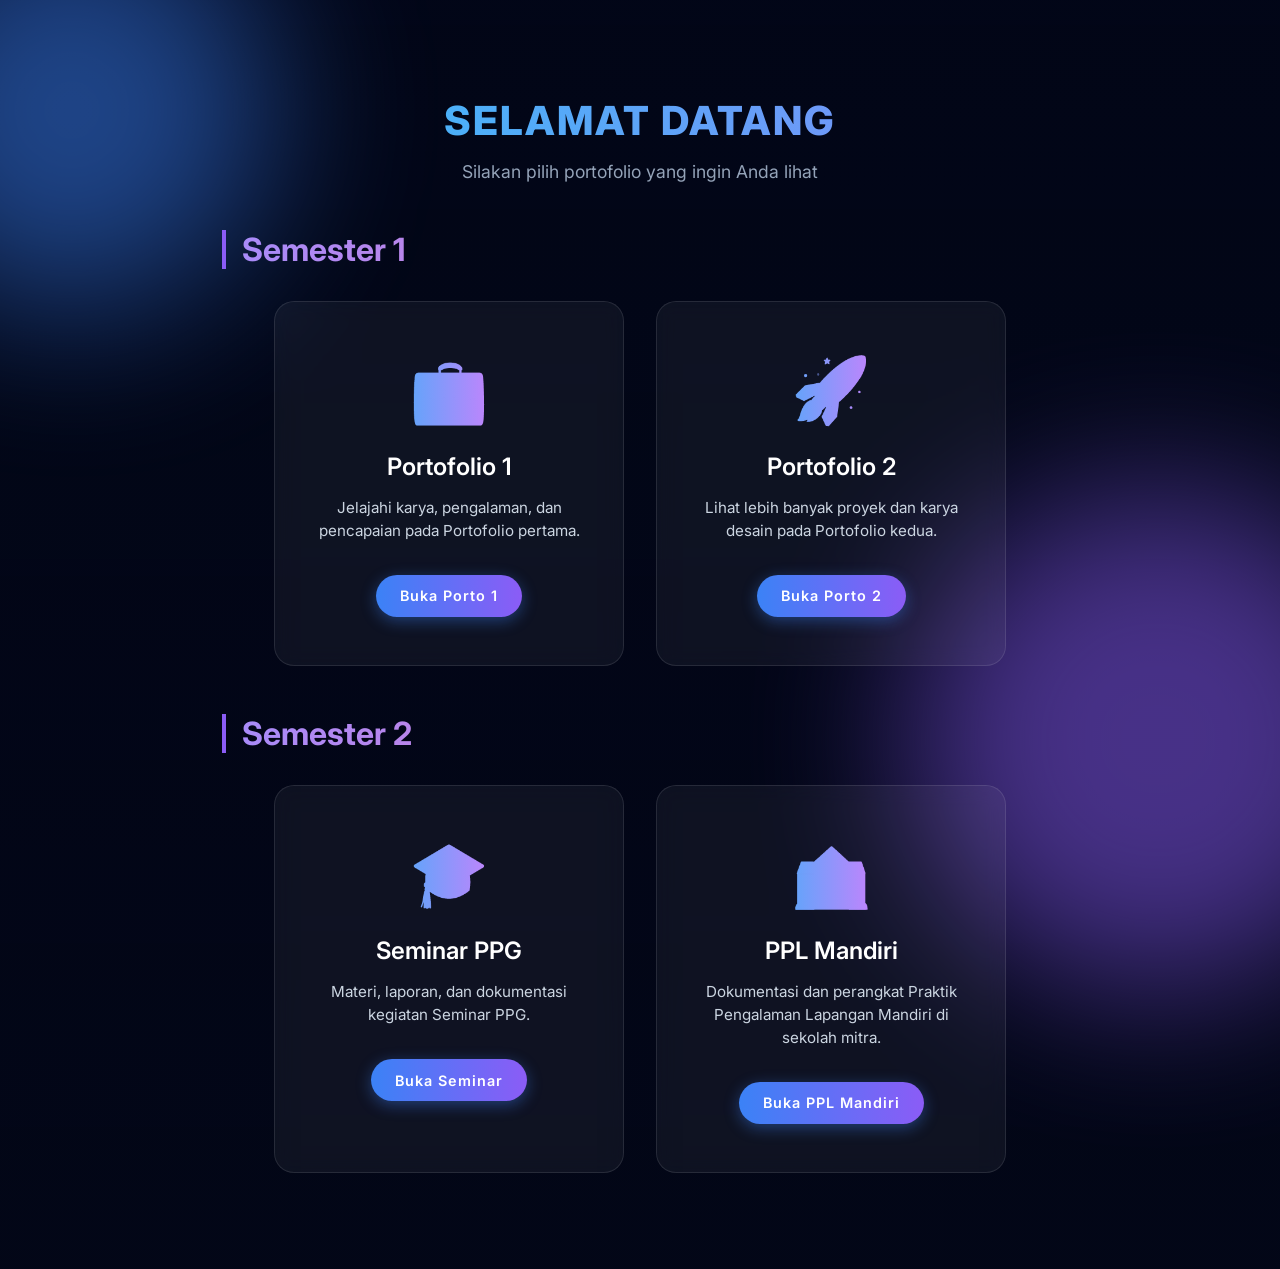
==== commit 5d88698c: "Add files via upload" ====
--- a/index.html
+++ b/index.html
@@ -3,441 +3,248 @@
 <head>
     <meta charset="UTF-8">
     <meta name="viewport" content="width=device-width, initial-scale=1.0">
-    <title>Seminar PPG - Portofolio</title>
-    <link href="https://fonts.googleapis.com/css2?family=Outfit:wght@300;400;600;800&family=Playfair+Display:ital,wght@0,600;1,600&display=swap" rel="stylesheet">
-    <link rel="stylesheet" href="style.css">
+    <title>Pilihan E-Portofolio</title>
+    <style>
+        @import url('https://fonts.googleapis.com/css2?family=Inter:wght@400;600;800&display=swap');
+
+        * {
+            margin: 0;
+            padding: 0;
+            box-sizing: border-box;
+        }
+
+        body {
+            font-family: 'Inter', sans-serif;
+            min-height: 100vh;
+            display: flex;
+            justify-content: center;
+            align-items: flex-start;
+            background:
+                linear-gradient(rgba(2, 6, 23, 0.45), rgba(2, 6, 23, 0.75)),
+                url('assets/bg.png') center / cover no-repeat fixed;
+            background-color: #020617;
+            color: #ffffff;
+            overflow-x: hidden;
+            padding: 4rem 1rem;
+        }
+
+        .container {
+            text-align: center;
+            padding: 2rem;
+            max-width: 900px;
+            width: 100%;
+        }
+
+        h1 {
+            font-size: 2.5rem;
+            margin-bottom: 1rem;
+            font-weight: 800;
+            background: linear-gradient(to right, #38bdf8, #818cf8);
+            -webkit-background-clip: text;
+            -webkit-text-fill-color: transparent;
+            text-transform: uppercase;
+            letter-spacing: 2px;
+        }
+
+        p.subtitle {
+            font-size: 1.1rem;
+            color: #94a3b8;
+            margin-bottom: 3rem;
+        }
+
+        .cards-container {
+            display: flex;
+            gap: 2rem;
+            justify-content: center;
+            flex-wrap: wrap;
+        }
+
+        .card {
+            background: rgba(255, 255, 255, 0.05);
+            backdrop-filter: blur(10px);
+            border: 1px solid rgba(255, 255, 255, 0.1);
+            border-radius: 20px;
+            padding: 3rem 2rem;
+            width: 100%;
+            max-width: 350px;
+            text-decoration: none;
+            color: white;
+            transition: all 0.4s cubic-bezier(0.175, 0.885, 0.32, 1.275);
+            position: relative;
+            overflow: hidden;
+        }
+
+        .card::before {
+            content: '';
+            position: absolute;
+            top: 0;
+            left: -100%;
+            width: 100%;
+            height: 100%;
+            background: linear-gradient(
+                90deg,
+                transparent,
+                rgba(255, 255, 255, 0.1),
+                transparent
+            );
+            transition: all 0.6s ease;
+        }
+
+        .card:hover {
+            transform: translateY(-15px);
+            background: rgba(255, 255, 255, 0.1);
+            box-shadow: 0 20px 40px rgba(0, 0, 0, 0.4);
+            border-color: rgba(255, 255, 255, 0.2);
+        }
+
+        .card:hover::before {
+            left: 100%;
+        }
+
+        .card-icon {
+            font-size: 4rem;
+            margin-bottom: 1.5rem;
+            display: inline-block;
+            background: linear-gradient(to right, #60a5fa, #c084fc);
+            -webkit-background-clip: text;
+            -webkit-text-fill-color: transparent;
+            transition: transform 0.3s ease;
+        }
+
+        .card:hover .card-icon {
+            transform: scale(1.1);
+        }
+
+        .card h2 {
+            font-size: 1.5rem;
+            font-weight: 600;
+            margin-bottom: 1rem;
+        }
+
+        .card p {
+            font-size: 0.95rem;
+            color: #cbd5e1;
+            line-height: 1.5;
+            margin-bottom: 2rem;
+        }
+
+        .card-btn {
+            display: inline-block;
+            padding: 0.8rem 1.5rem;
+            background: linear-gradient(to right, #3b82f6, #8b5cf6);
+            color: white;
+            border-radius: 30px;
+            font-weight: 600;
+            font-size: 0.9rem;
+            letter-spacing: 1px;
+            transition: all 0.3s ease;
+            box-shadow: 0 4px 15px rgba(59, 130, 246, 0.4);
+        }
+
+        .card:hover .card-btn {
+            background: linear-gradient(to right, #2563eb, #7c3aed);
+            box-shadow: 0 6px 20px rgba(59, 130, 246, 0.6);
+            transform: scale(1.05);
+        }
+
+        /* Decorative background elements */
+        .blob {
+            position: absolute;
+            filter: blur(80px);
+            z-index: -1;
+            opacity: 0.5;
+        }
+
+        .blob-1 {
+            top: -10%;
+            left: -10%;
+            width: 400px;
+            height: 400px;
+            background: #3b82f6;
+            border-radius: 50%;
+        }
+
+        .blob-2 {
+            bottom: -10%;
+            right: -10%;
+            width: 500px;
+            height: 500px;
+            background: #8b5cf6;
+            border-radius: 50%;
+        }
+
+        .semester-title {
+            font-size: 2rem;
+            margin-top: 3rem;
+            margin-bottom: 2rem;
+            font-weight: 700;
+            background: linear-gradient(to right, #a78bfa, #f472b6);
+            -webkit-background-clip: text;
+            -webkit-text-fill-color: transparent;
+            text-align: left;
+            padding-left: 1rem;
+            border-left: 4px solid #8b5cf6;
+        }
+
+        @media (max-width: 768px) {
+            h1 {
+                font-size: 2rem;
+            }
+            .cards-container {
+                flex-direction: column;
+                align-items: center;
+            }
+            .card {
+                padding: 2.5rem 1.5rem;
+            }
+        }
+    </style>
 </head>
 <body>
-
-    <!-- Navbar -->
-    <nav class="navbar">
-        <div class="nav-container">
-            <a href="../index.html" class="back-btn">← Kembali</a>
-            <div class="logo">Seminar PPG</div>
-            <ul class="nav-links">
-                <li><a href="#beranda" class="active">Beranda</a></li>
-                <li><a href="#identifikasi">Identifikasi Diri</a></li>
-                <li><a href="#refleksi-mk">Refleksi Mata Kuliah</a></li>
-                <li><a href="#refleksi-all">Refleksi Keseluruhan</a></li>
-                <li><a href="#inovasi">Inovasi Terbaru</a></li>
-            </ul>
-            <div class="nav-logos">
-                <img src="https://upload.wikimedia.org/wikipedia/id/3/34/LOGO-UST-STATUTA.png" alt="Logo UST" class="nav-logo">
-                <img src="images.png" alt="Logo PPG Prajabatan" class="nav-logo ppg-logo">
-            </div>
-            <div class="hamburger">
-                <span></span>
-                <span></span>
-                <span></span>
-            </div>
+    <div class="blob blob-1"></div>
+    <div class="blob blob-2"></div>
+
+    <div class="container">
+        <h1>Selamat Datang</h1>
+        <p class="subtitle">Silakan pilih portofolio yang ingin Anda lihat</p>
+
+        <h2 class="semester-title">Semester 1</h2>
+        <div class="cards-container">
+            <!-- Portofolio 1 -->
+            <a href="E-Portofolio 1/index.html" class="card">
+                <div class="card-icon">💼</div>
+                <h2>Portofolio 1</h2>
+                <p>Jelajahi karya, pengalaman, dan pencapaian pada Portofolio pertama.</p>
+                <div class="card-btn">Buka Porto 1</div>
+            </a>
+
+            <!-- Portofolio 2 -->
+            <a href="E-Portofolio 2/index.html" class="card">
+                <div class="card-icon">🚀</div>
+                <h2>Portofolio 2</h2>
+                <p>Lihat lebih banyak proyek dan karya desain pada Portofolio kedua.</p>
+                <div class="card-btn">Buka Porto 2</div>
+            </a>
         </div>
-    </nav>
-
-    <!-- Beranda Section -->
-    <section id="beranda" class="hero-section">
-        <div class="hero-content">
-            <h1 class="fade-up">Portofolio <span class="highlight">Seminar PPG</span></h1>
-            <p class="fade-up delay-1">Eksplorasi, Refleksi, dan Inovasi dalam Perjalanan Pendidikan Profesi Guru.</p>
-            <a href="#identifikasi" class="cta-btn fade-up delay-2">Mulai Menjelajah</a>
-        </div>
-        <div class="hero-bg">
-            <div class="shape shape-1"></div>
-            <div class="shape shape-2"></div>
-            <div class="shape shape-3"></div>
-        </div>
-    </section>
-
-    <!-- Identifikasi Diri Section -->
-    <section id="identifikasi" class="neon-identity-section">
-        <!-- Animated particles background -->
-        <div class="neon-particles">
-            <div class="particle p1"></div>
-            <div class="particle p2"></div>
-            <div class="particle p3"></div>
-            <div class="particle p4"></div>
-            <div class="particle p5"></div>
-        </div>
-
-        <div class="neon-container">
-            <!-- Left: Profile Card -->
-            <div class="neon-profile-card fade-in">
-                <div class="neon-ring">
-                    <img src="assets/fajar_identitas.jpg" alt="Fajar Afrianto" class="neon-avatar">
-                </div>
-                <h3 class="neon-name">Fajar Afrianto</h3>
-                <p class="neon-role">Mahasiswa PPG Prajabatan</p>
-                <div class="neon-divider"></div>
-                <p class="neon-bio">Seorang pendidik yang berdedikasi tinggi untuk terus belajar dan berinovasi demi menciptakan lingkungan belajar yang inklusif dan berdampak positif.</p>
-                <div class="neon-tags">
-                    <span>🎓 Pendidikan</span>
-                    <span>💡 Inovatif</span>
-                    <span>🔍 Reflektif</span>
-                </div>
-                <div class="neon-stats">
-                    <div class="stat-item">
-                        <div class="stat-num">PPG</div>
-                        <div class="stat-label">Prajabatan</div>
-                    </div>
-                    <div class="stat-divider"></div>
-                    <div class="stat-item">
-                        <div class="stat-num">SMK</div>
-                        <div class="stat-label">Teknik Mesin</div>
-                    </div>
-                    <div class="stat-divider"></div>
-                    <div class="stat-item">
-                        <div class="stat-num">3+</div>
-                        <div class="stat-label">Visi Utama</div>
-                    </div>
-                </div>
-            </div>
-
-            <!-- Right: Vision Cards -->
-            <div class="neon-right">
-                <div class="neon-section-label">IDENTIFIKASI DIRI</div>
-                <h2 class="neon-heading">Visi & <span class="neon-highlight">Misi</span> Saya</h2>
-
-                <div class="neon-card fade-up" style="--accent: #3b82f6;">
-                    <div class="neon-card-icon">🇮🇩</div>
-                    <div class="neon-card-body">
-                        <h4>Visi untuk Pendidikan Indonesia</h4>
-                        <p>Saya memiliki visi agar pendidikan di Indonesia mampu menghasilkan generasi yang berkarakter, kompeten, kreatif, serta memiliki kepedulian sosial yang tinggi. Pendidikan hendaknya memberikan kesempatan belajar yang setara bagi setiap peserta didik tanpa memandang latar belakang, kemampuan, maupun kondisi mereka. Selain berorientasi pada penguasaan ilmu pengetahuan dan teknologi, pendidikan juga perlu menanamkan nilai-nilai Pancasila, integritas, gotong royong, dan semangat belajar sepanjang hayat sehingga peserta didik siap menghadapi tantangan dunia kerja maupun kehidupan bermasyarakat.</p>
-                    </div>
-                </div>
-
-                <div class="neon-card fade-up delay-1" style="--accent: #10b981;">
-                    <div class="neon-card-icon">👨‍🏫</div>
-                    <div class="neon-card-body">
-                        <h4>Visi sebagai Calon Guru</h4>
-                        <p>Sebagai calon guru, saya ingin menjadi pendidik yang profesional, inspiratif, dan berpihak pada peserta didik. Saya berkomitmen menciptakan suasana belajar yang aktif, menyenangkan, inklusif, serta mendorong setiap peserta didik untuk mengembangkan potensi terbaiknya. Saya juga ingin menjadi teladan dalam sikap, etika, dan semangat belajar, serta terus meningkatkan kompetensi diri agar mampu mengikuti perkembangan ilmu pengetahuan, teknologi, dan kebutuhan dunia pendidikan.</p>
-                    </div>
-                </div>
-
-                <div class="neon-card fade-up delay-2" style="--accent: #f59e0b;">
-                    <div class="neon-card-icon">🚀</div>
-                    <div class="neon-card-body">
-                        <h4>Langkah Konkret Mencapai Visi</h4>
-                        <p>Untuk mewujudkan visi tersebut, saya akan terus meningkatkan kompetensi pedagogik, profesional, sosial, dan kepribadian. Saya akan mengikuti pelatihan dan perkembangan teknologi di bidang teknik mesin agar relevan dengan dunia kerja. Saya akan menerapkan pembelajaran yang berpusat pada peserta didik, membangun komunikasi dengan orang tua dan dunia industri guna menciptakan ekosistem yang mendukung perkembangan kompetensi dan karakter peserta didik.</p>
-                    </div>
-                </div>
-            </div>
-        </div>
-    </section>
-
-    <!-- Refleksi Mata Kuliah Section -->
-    <section id="refleksi-mk" class="content-section bg-alt">
-        <div class="section-container">
-            <div class="section-header">
-                <h2>Refleksi Mata Kuliah</h2>
-                <div class="line"></div>
-            </div>
-
-            <!-- Tab Switcher -->
-            <div class="semester-tabs fade-in">
-                <button class="tab-btn active" onclick="showSemester('smt1', this)">Semester 1</button>
-                <button class="tab-btn" onclick="showSemester('smt2', this)">Semester 2</button>
-            </div>
-
-            <!-- Semester 1 Content -->
-            <div id="smt1" class="tab-content active">
-                <div class="grid-cards">
-                    <div class="card fade-in">
-                        <div class="card-thumbnail" onclick="openModal('https://drive.google.com/file/d/1wslqIe5DbfPU939VkxuYYfZyTDNGctGN/preview')">
-                            <iframe src="https://drive.google.com/file/d/1wslqIe5DbfPU939VkxuYYfZyTDNGctGN/preview"></iframe>
-                        </div>
-                        <h3>Filosofi Pendidikan dan Pendidikan Nilai</h3>
-                        <p>Menggali nilai-nilai dasar pendidikan Ki Hajar Dewantara dan penerapannya dalam konteks modern.</p>
-                        <div class="card-actions" style="display: flex; gap: 1rem; margin-top: 1rem; flex-wrap: wrap;">
-                            <a href="javascript:void(0)" onclick="openTextModal('filosofi')" class="read-more">Baca Refleksi 💭</a>
-                            <a href="javascript:void(0)" onclick="openModal('https://drive.google.com/file/d/1wslqIe5DbfPU939VkxuYYfZyTDNGctGN/preview')" class="read-more">Lihat Berkas 1 📄</a>
-                            <a href="javascript:void(0)" onclick="openModal('https://drive.google.com/file/d/1iHbwzMcx9dTOejhPrsCohMLqybhQx3Td/preview')" class="read-more">Lihat Berkas 2 📄</a>
-                        </div>
-                    </div>
-                    <div class="card fade-in delay-1">
-                        <div class="card-thumbnail" onclick="openModal('https://drive.google.com/file/d/1WLFxitocZ9uHvBK5jktEBCm7wh9yf4t9/preview')">
-                            <iframe src="https://drive.google.com/file/d/1WLFxitocZ9uHvBK5jktEBCm7wh9yf4t9/preview"></iframe>
-                        </div>
-                        <h3>Pemahaman Peserta Didik dan Pembelajaran</h3>
-                        <p>Mempelajari karakteristik dan kebutuhan belajar siswa untuk merancang pembelajaran yang inklusif dan efektif.</p>
-                        <div class="card-actions" style="display: flex; gap: 1rem; margin-top: 1rem; flex-wrap: wrap;">
-                            <a href="javascript:void(0)" onclick="openTextModal('pemahaman')" class="read-more">Baca Refleksi 💭</a>
-                            <a href="javascript:void(0)" onclick="openModal('https://drive.google.com/file/d/1WLFxitocZ9uHvBK5jktEBCm7wh9yf4t9/preview')" class="read-more">Lihat Berkas 1 📄</a>
-                            <a href="javascript:void(0)" onclick="openModal('https://drive.google.com/file/d/1Y7Dpa14gkJF9H9tjvCifXcolnuflFdSG/preview')" class="read-more">Lihat Berkas 2 📄</a>
-                        </div>
-                    </div>
-                    <div class="card fade-in delay-2">
-                        <div class="card-thumbnail" onclick="openModal('https://drive.google.com/file/d/1uR7vcLqbZI7tY6K5tm8K9tow1rYMW_Id/preview')">
-                            <iframe src="https://drive.google.com/file/d/1uR7vcLqbZI7tY6K5tm8K9tow1rYMW_Id/preview"></iframe>
-                        </div>
-                        <h3>Pembelajaran Mendalam dan Asesmen Dasar</h3>
-                        <p>Merancang pembelajaran berpusat pada peserta didik dan asesmen yang komprehensif.</p>
-                        <div class="card-actions" style="display: flex; gap: 1rem; margin-top: 1rem; flex-wrap: wrap;">
-                            <a href="javascript:void(0)" onclick="openTextModal('pma')" class="read-more">Baca Refleksi 💭</a>
-                            <a href="javascript:void(0)" onclick="openModal('https://drive.google.com/file/d/1uR7vcLqbZI7tY6K5tm8K9tow1rYMW_Id/preview')" class="read-more">Lihat Berkas 1 📄</a>
-                            <a href="javascript:void(0)" onclick="openModal('https://drive.google.com/file/d/1PxN07jX7vq8ph5hESUIeL1WediOSzFJH/preview')" class="read-more">Lihat Berkas 2 📄</a>
-                        </div>
-                    </div>
-                    <div class="card fade-in">
-                        <div class="card-thumbnail" onclick="openModal('https://drive.google.com/file/d/1U-o2cTIQo2LQ7-NEwXIDelvlPA_aeqBt/preview')">
-                            <iframe src="https://drive.google.com/file/d/1U-o2cTIQo2LQ7-NEwXIDelvlPA_aeqBt/preview"></iframe>
-                        </div>
-                        <h3>Praktik Pengalaman Lapangan (PPL) Terbimbing</h3>
-                        <p>Menerapkan teori pembelajaran secara langsung di lingkungan sekolah bersama guru pamong.</p>
-                        <div class="card-actions" style="display: flex; gap: 1rem; margin-top: 1rem; flex-wrap: wrap;">
-                            <a href="javascript:void(0)" onclick="openTextModal('ppl')" class="read-more">Baca Refleksi 💭</a>
-                            <a href="javascript:void(0)" onclick="openModal('https://drive.google.com/file/d/1U-o2cTIQo2LQ7-NEwXIDelvlPA_aeqBt/preview')" class="read-more">Lihat Berkas 1 📄</a>
-                            <a href="javascript:void(0)" onclick="openModal('https://drive.google.com/file/d/1MY8IvnxhVRUeJPix5ge6NN6ZjOaMSWDV/preview')" class="read-more">Lihat Berkas 2 📄</a>
-                        </div>
-                    </div>
-                    <div class="card fade-in delay-1">
-                        <div class="card-thumbnail" onclick="openModal('https://drive.google.com/file/d/1Qs38x1hmtcNibtElNPPJuqzAujUqJKxX/preview')">
-                            <iframe src="https://drive.google.com/file/d/1Qs38x1hmtcNibtElNPPJuqzAujUqJKxX/preview"></iframe>
-                        </div>
-                        <h3>Pola Pikir Bertumbuh (Growth Mindset)</h3>
-                        <p>Mengembangkan pola pikir yang adaptif, tangguh, dan selalu ingin belajar sepanjang hayat.</p>
-                        <div class="card-actions" style="display: flex; gap: 1rem; margin-top: 1rem; flex-wrap: wrap;">
-                            <a href="javascript:void(0)" onclick="openTextModal('growth')" class="read-more">Baca Refleksi 💭</a>
-                            <a href="javascript:void(0)" onclick="openModal('https://drive.google.com/file/d/1Qs38x1hmtcNibtElNPPJuqzAujUqJKxX/preview')" class="read-more">Lihat Berkas 1 📄</a>
-                            <a href="javascript:void(0)" onclick="openModal('https://drive.google.com/file/d/13aldjTnbVexV8ekcfhObrgx46hiJ66WA/preview')" class="read-more">Lihat Berkas 2 📄</a>
-                        </div>
-                    </div>
-                    <div class="card fade-in delay-2">
-                        <div class="card-thumbnail" onclick="openModal('https://drive.google.com/file/d/1ph33syLe_nfnWT0PchW33qtLRSGWqx6z/preview')">
-                            <iframe src="https://drive.google.com/file/d/1ph33syLe_nfnWT0PchW33qtLRSGWqx6z/preview"></iframe>
-                        </div>
-                        <h3>Inovasi Pembelajaran Berbasis Tamansiswa</h3>
-                        <p>Mengintegrasikan filosofi ajaran Tamansiswa ke dalam praktik inovasi pembelajaran modern.</p>
-                        <div class="card-actions" style="display: flex; gap: 1rem; margin-top: 1rem; flex-wrap: wrap;">
-                            <a href="javascript:void(0)" onclick="openTextModal('inovasi')" class="read-more">Baca Refleksi 💭</a>
-                            <a href="javascript:void(0)" onclick="openModal('https://drive.google.com/file/d/1ph33syLe_nfnWT0PchW33qtLRSGWqx6z/preview')" class="read-more">Lihat Berkas 1 📄</a>
-                            <a href="javascript:void(0)" onclick="openModal('https://drive.google.com/file/d/1tWFC4s-Xs8ZBOP_2t8SZxYwcS4kHYh9D/preview')" class="read-more">Lihat Berkas 2 📄</a>
-                        </div>
-                    </div>
-                </div>
-            </div>
-
-            <!-- Semester 2 Content -->
-            <div id="smt2" class="tab-content" style="display: none;">
-                <div class="grid-cards">
-                    <div class="card fade-in">
-                        <div class="card-thumbnail" onclick="openModal('https://drive.google.com/file/d/1julx6hPPMg6Se-pLbr1s6Cx8CocXRuZ5/preview')">
-                            <iframe src="https://drive.google.com/file/d/1julx6hPPMg6Se-pLbr1s6Cx8CocXRuZ5/preview"></iframe>
-                        </div>
-                        <h3>Inovasi Kejuruan</h3>
-                        <p>Mengembangkan ide dan praktik inovatif dalam pembelajaran kejuruan yang relevan dengan kebutuhan industri.</p>
-                        <div class="card-actions" style="display: flex; gap: 1rem; margin-top: 1rem; flex-wrap: wrap;">
-                            <a href="javascript:void(0)" onclick="openTextModal('inovasi_kejuruan')" class="read-more">Baca Refleksi 💭</a>
-                            <a href="javascript:void(0)" onclick="openModal('https://drive.google.com/file/d/1julx6hPPMg6Se-pLbr1s6Cx8CocXRuZ5/preview')" class="read-more">Lihat Berkas 1 📄</a>
-                            <a href="javascript:void(0)" onclick="openModal('https://drive.google.com/file/d/1pNq9Z8GkpifORAbth88opfNyuGC2EZAT/preview')" class="read-more">Lihat Berkas 2 📄</a>
-                        </div>
-                    </div>
-                    <div class="card fade-in delay-1">
-                        <div class="card-thumbnail" onclick="openModal('https://drive.google.com/file/d/1GSI4hBq7JS925PEHnAoJr8AU4nKs5vO8/preview')">
-                            <iframe src="https://drive.google.com/file/d/1GSI4hBq7JS925PEHnAoJr8AU4nKs5vO8/preview"></iframe>
-                        </div>
-                        <h3>Pembelajaran Mendalam dan Asesmen Lanjut</h3>
-                        <p>Strategi lanjutan dalam merancang asesmen yang berpusat pada pemahaman konsep peserta didik.</p>
-                        <div class="card-actions" style="display: flex; gap: 1rem; margin-top: 1rem; flex-wrap: wrap;">
-                            <a href="javascript:void(0)" onclick="openTextModal('pembelajaran_mendalam')" class="read-more">Baca Refleksi 💭</a>
-                            <a href="javascript:void(0)" onclick="openModal('https://drive.google.com/file/d/1GSI4hBq7JS925PEHnAoJr8AU4nKs5vO8/preview')" class="read-more">Lihat Berkas 1 📄</a>
-                            <a href="javascript:void(0)" onclick="openModal('https://drive.google.com/file/d/1EZZcsBUsG9QS-pjlmD4zLzL4-2sQdUet/preview')" class="read-more">Lihat Berkas 2 📄</a>
-                        </div>
-                    </div>
-                    <div class="card fade-in delay-2">
-                        <div class="card-thumbnail" onclick="openModal('https://drive.google.com/file/d/1UGwd76bwdXnIxWjn1Tn__pyvib0Djufi/preview')">
-                            <iframe src="https://drive.google.com/file/d/1UGwd76bwdXnIxWjn1Tn__pyvib0Djufi/preview"></iframe>
-                        </div>
-                        <h3>Pembelajaran Sosial Emosional</h3>
-                        <p>Mengintegrasikan keterampilan sosial dan emosional (CASEL) ke dalam interaksi kelas.</p>
-                        <div class="card-actions" style="display: flex; gap: 1rem; margin-top: 1rem; flex-wrap: wrap;">
-                            <a href="javascript:void(0)" onclick="openTextModal('sosial_emosional')" class="read-more">Baca Refleksi 💭</a>
-                            <a href="javascript:void(0)" onclick="openModal('https://drive.google.com/file/d/1UGwd76bwdXnIxWjn1Tn__pyvib0Djufi/preview')" class="read-more">Lihat Berkas 1 📄</a>
-                            <a href="javascript:void(0)" onclick="openModal('https://drive.google.com/file/d/1uYtMa7xqG7ay6jSKOu9zrH88UUCYwJVX/preview')" class="read-more">Lihat Berkas 2 📄</a>
-                        </div>
-                    </div>
-                    <div class="card fade-in delay-3">
-                        <div class="card-thumbnail" onclick="openModal('https://drive.google.com/file/d/1pHY1yzkCAyXUdtB_KtlcBTXBf0r0CtoZ/preview')">
-                            <iframe src="https://drive.google.com/file/d/1pHY1yzkCAyXUdtB_KtlcBTXBf0r0CtoZ/preview"></iframe>
-                        </div>
-                        <h3>Proyek Kepemimpinan</h3>
-                        <p>Praktik nyata memimpin inisiatif perubahan yang berdampak positif bagi ekosistem pendidikan.</p>
-                        <div class="card-actions" style="display: flex; gap: 1rem; margin-top: 1rem; flex-wrap: wrap;">
-                            <a href="javascript:void(0)" onclick="openTextModal('proyek_kepemimpinan')" class="read-more">Baca Refleksi 💭</a>
-                            <a href="javascript:void(0)" onclick="openModal('https://drive.google.com/file/d/1pHY1yzkCAyXUdtB_KtlcBTXBf0r0CtoZ/preview')" class="read-more">Lihat Berkas 1 📄</a>
-                            <a href="javascript:void(0)" onclick="openModal('https://drive.google.com/file/d/1m00aGeCk26xLUQJuIJLPX1HrrISk6nGJ/preview')" class="read-more">Lihat Berkas 2 📄</a>
-                        </div>
-                    </div>
-                    <div class="card fade-in">
-                        <div class="card-thumbnail" onclick="openModal('https://drive.google.com/file/d/1NdJJz-Ut_JxmmH4L-hXzBvt_ezKuE6aP/preview')">
-                            <iframe src="https://drive.google.com/file/d/1NdJJz-Ut_JxmmH4L-hXzBvt_ezKuE6aP/preview"></iframe>
-                        </div>
-                        <h3>Praktik Pengalaman Lapangan (PPL) Mandiri</h3>
-                        <p>Melaksanakan praktik mengajar mandiri secara utuh di sekolah mitra dengan tanggung jawab profesional penuh.</p>
-                        <div class="card-actions" style="display: flex; gap: 1rem; margin-top: 1rem; flex-wrap: wrap;">
-                            <a href="javascript:void(0)" onclick="openTextModal('ppl_mandiri')" class="read-more">Baca Refleksi 💭</a>
-                            <a href="javascript:void(0)" onclick="openModal('https://drive.google.com/file/d/1NdJJz-Ut_JxmmH4L-hXzBvt_ezKuE6aP/preview')" class="read-more">Lihat Berkas 1 📄</a>
-                            <a href="javascript:void(0)" onclick="openModal('https://drive.google.com/file/d/12R85PH1Kg7sX5MdmoaxItQjeD87IWfBa/preview')" class="read-more">Lihat Berkas 2 📄</a>
-                        </div>
-                    </div>
-                </div>
-            </div>
-        </div>
-    </section>
-
-    <!-- Refleksi Keseluruhan Section -->
-    <section id="refleksi-all" class="content-section">
-        <div class="section-container">
-            <div class="section-header">
-                <h2>Refleksi Pengalaman PPG</h2>
-                <div class="line"></div>
-                <p style="margin-top: 1rem; color: #94a3b8; font-size: 1.05rem;">Refleksi Pembelajaran Bermakna & Desain Masa Depan Profesi Guru</p>
-            </div>
-
-            <!-- Reflection Quote Box -->
-            <div class="reflection-box fade-in" style="margin-bottom: 3.5rem;">
-                <div class="quote-icon">"</div>
-                <p class="reflection-text">Perjalanan dalam program Pendidikan Profesi Guru (PPG) telah mentransformasi paradigma saya tentang esensi sejati seorang pendidik. Bukan sekadar mentransfer ilmu, melainkan menjadi fasilitator, inspirator, dan rekan belajar yang menuntun kodrat unik setiap peserta didik menuju keselamatan dan kebahagiaan setinggi-tingginya.</p>
-                <div style="margin-top: 2rem;">
-                    <a href="javascript:void(0)" onclick="openModal('https://drive.google.com/file/d/16lVMy843GRW8oFhNApJULYif8cSt_iyw/preview')" class="read-more" style="font-size: 1rem; padding: 0.8rem 1.8rem; border-radius: 50px;">
-                        Lihat Berkas LK 3 Refleksi Pengalaman Belajar 📄
-                    </a>
-                </div>
-            </div>
-
-            <!-- 3 Poin Refleksi Pengalaman Belajar PPG -->
-            <div class="grid-cards" style="grid-template-columns: repeat(auto-fit, minmax(320px, 1fr)); gap: 2rem;">
-                <!-- Poin 1: Pandangan Pendidikan di Indonesia -->
-                <div class="card fade-in">
-                    <div class="card-icon" style="font-size: 2.8rem; margin-bottom: 1rem;">🇮🇩</div>
-                    <h3 style="color: #38bdf8; font-size: 1.25rem;">1. Pandangan Pendidikan Indonesia</h3>
-                    <p style="text-align: justify; font-size: 0.95rem; line-height: 1.7; color: #cbd5e1;">
-                        Setelah menempuh rangkaian program PPG, saya memandang bahwa pendidikan di Indonesia harus bergeser dari orientasi administratif-kuantitatif menuju pembelajaran yang <strong>berpusat pada peserta didik (student-centered)</strong>, humanis, dan relevan dengan realitas abad 21. Pendidikan sejatinya memerdekakan potensi anak dengan mengintegrasikan nilai-nilai luhur Ki Hajar Dewantara, pembelajaran sosial-emosional, dan penguasaan teknologi industri terkini, sehingga melahirkan generasi berkarakter Profil Pelajar Pancasila yang adaptif sekaligus berdaya saing global.
-                    </p>
-                </div>
-
-                <!-- Poin 2: Upaya Menjadi Guru Profesional -->
-                <div class="card fade-in delay-1">
-                    <div class="card-icon" style="font-size: 2.8rem; margin-bottom: 1rem;">👨‍🏫</div>
-                    <h3 style="color: #38bdf8; font-size: 1.25rem;">2. Upaya Menjadi Guru Profesional</h3>
-                    <p style="text-align: justify; font-size: 0.95rem; line-height: 1.7; color: #cbd5e1;">
-                        Untuk menjadi guru yang profesional seutuhnya, saya berkomitmen menjaga <strong>pola pikir bertumbuh (growth mindset)</strong> dan menjadi pembelajar sepanjang hayat. Upaya nyata yang saya tempuh mencakup: penguasaan pedagogik berdiferensiasi dan asesmen otentik, peningkatan kompetensi kejuruan teknik mesin yang selaras dengan perkembangan dunia usaha & dunia industri (DUDI), serta senantiasa menjalankan refleksi kritis berbasis data pada setiap siklus pembelajaran yang saya laksanakan di kelas.
-                    </p>
-                </div>
-
-                <!-- Poin 3: Rencana Tindak Lanjut (3 Hal Penting) -->
-                <div class="card fade-in delay-2">
-                    <div class="card-icon" style="font-size: 2.8rem; margin-bottom: 1rem;">🚀</div>
-                    <h3 style="color: #38bdf8; font-size: 1.25rem;">3. Rencana Tindak Lanjut (RTL)</h3>
-                    <div style="font-size: 0.92rem; line-height: 1.7; color: #cbd5e1; text-align: left;">
-                        Saat mengawali karier sebagai guru profesional nantinya, saya akan mengimplementasikan tiga langkah strategis:
-                        <ol style="margin-left: 1.2rem; margin-top: 0.6rem; padding-left: 0.2rem;">
-                            <li style="margin-bottom: 0.5rem;"><strong>Profiling & Pemetaan Asesmen Awal:</strong> Melaksanakan asesmen diagnostik kognitif dan non-kognitif untuk merancang pembelajaran berdiferensiasi.</li>
-                            <li style="margin-bottom: 0.5rem;"><strong>Inovasi Media & Teaching Factory (TEFA):</strong> Mengembangkan perangkat ajar vokasi berbasis teknologi interaktif dan standar mutu industri.</li>
-                            <li style="margin-bottom: 0.5rem;"><strong>Membangun Komunitas Belajar (Kombel):</strong> Berkolaborasi dengan rekan sejawat serta kemitraan DUDI untuk riset dan pengembangan pembelajaran bermakna.</li>
-                        </ol>
-                    </div>
-                </div>
-            </div>
-        </div>
-    </section>
-
-    <!-- Inovasi Terbaru Section -->
-    <section id="inovasi" class="content-section">
-        <div class="section-container">
-            <div class="section-header">
-                <h2>Karya Inovasi Pembelajaran</h2>
-                <div class="line"></div>
-                <p style="margin-top: 1rem; color: #94a3b8; font-size: 1.05rem;">Pengembangan Asisten Praktik Pemesinan & WPS Berbasis Web Modern</p>
-            </div>
-
-            <div class="innovation-showcase fade-in">
-                <!-- Konten Kiri: Deskripsi & Fitur Inovasi -->
-                <div class="innovation-content">
-                    <span class="innovation-badge">TEKNOLOGI PEMBELAJARAN VOKASI</span>
-                    <h3>MECHA SMART-WPS</h3>
-                    <p>
-                        <strong>MECHA SMART-WPS</strong> adalah aplikasi asisten praktik digital berbasis web yang dirancang khusus untuk memfasilitasi peserta didik Konsentrasi Keahlian Teknik Pemesinan dalam menyusun <em>Welding / Machining Procedure Specification (WPS)</em> secara presisi, mandiri, dan berstandar industri.
-                    </p>
-
-                    <ul class="feature-list">
-                        <li>
-                            <span style="font-size: 1.2rem;">⚙️</span>
-                            <div><strong>Kalkulator Parameter Bubut Otomatis:</strong> Menghitung kecepatan putar spindel (RPM), <em>cutting speed</em> (Cs), dan waktu pemesinan dengan akurat.</div>
-                        </li>
-                        <li>
-                            <span style="font-size: 1.2rem;">📐</span>
-                            <div><strong>Kalkulator Tirus & Ulir:</strong> Membantu perhitungan sudut pergeseran eretan atas dan parameter ulir metris/whitworth.</div>
-                        </li>
-                        <li>
-                            <span style="font-size: 1.2rem;">📝</span>
-                            <div><strong>Penyusunan Rencana Langkah Kerja (WPS):</strong> Memandu siswa menyusun urutan operasi kerja bengkel yang sistematis dan terstruktur.</div>
-                        </li>
-                        <li>
-                            <span style="font-size: 1.2rem;">🦺</span>
-                            <div><strong>Checklist Keselamatan Kerja (K3):</strong> Verifikasi kepatuhan APD & SOP keselamatan sebelum pengajuan persetujuan guru pamong/instruktur.</div>
-                        </li>
-                    </ul>
-
-                    <div style="display: flex; gap: 1rem; flex-wrap: wrap;">
-                        <a href="https://fajarafrianto1999.github.io/MECHA-SMART-WPS/" target="_blank" class="read-more" style="padding: 0.8rem 1.8rem; border-radius: 50px; font-size: 0.95rem; background: linear-gradient(135deg, #3b82f6, #8b5cf6); color: white; border: none; box-shadow: 0 4px 15px rgba(59, 130, 246, 0.4);">
-                            Buka Demo Aplikasi Web 🌐 ↗
-                        </a>
-                        <a href="javascript:void(0)" onclick="openModal('https://drive.google.com/file/d/1nkZkjXe8b9T5vzkYnIUX5eaHxMTvr6UV/preview')" class="read-more" style="padding: 0.8rem 1.6rem; border-radius: 50px; font-size: 0.95rem;">
-                            Lihat Paparan Presentasi (PPT) 📑
-                        </a>
-                    </div>
-                </div>
-
-                <!-- Konten Kanan: Mockup Interaktif Web -->
-                <div class="innovation-visual">
-                    <div class="mockup">
-                        <div class="mockup-header">
-                            <span class="mockup-dot dot-red"></span>
-                            <span class="mockup-dot dot-yellow"></span>
-                            <span class="mockup-dot dot-green"></span>
-                            <span class="mockup-url">https://fajarafrianto1999.github.io/MECHA-SMART-WPS/</span>
-                        </div>
-                        <div class="mockup-screen">
-                            <iframe src="https://fajarafrianto1999.github.io/MECHA-SMART-WPS/" loading="lazy" title="MECHA SMART-WPS Live Preview"></iframe>
-                        </div>
-                    </div>
-                    <p style="text-align: center; margin-top: 1rem; font-size: 0.85rem; color: #94a3b8;">
-                        💡 <em>Pratinjau langsung aplikasi web MECHA SMART-WPS (dapat digulir / diuji coba)</em>
-                    </p>
-                </div>
-            </div>
-        </div>
-    </section>
-
-    <!-- Document Modal -->
-    <div id="docModal" class="modal">
-        <div class="modal-content">
-            <span class="close-modal" onclick="closeModal()">&times;</span>
-            <div class="iframe-container">
-                <iframe id="docIframe" src="" frameborder="0" allowfullscreen></iframe>
-            </div>
+
+        <h2 class="semester-title">Semester 2</h2>
+        <div class="cards-container">
+            <!-- Seminar PPG -->
+            <a href="Seminar PPG/index.html" class="card">
+                <div class="card-icon">🎓</div>
+                <h2>Seminar PPG</h2>
+                <p>Materi, laporan, dan dokumentasi kegiatan Seminar PPG.</p>
+                <div class="card-btn">Buka Seminar</div>
+            </a>
+
+            <!-- PPL Mandiri -->
+            <a href="PPL Mandiri/index.html" class="card">
+                <div class="card-icon">🏫</div>
+                <h2>PPL Mandiri</h2>
+                <p>Dokumentasi dan perangkat Praktik Pengalaman Lapangan Mandiri di sekolah mitra.</p>
+                <div class="card-btn">Buka PPL Mandiri</div>
+            </a>
         </div>
     </div>
-
-    <!-- Text Reflection Modal -->
-    <div id="textModal" class="modal">
-        <div class="modal-content" style="max-width: 650px; height: auto; max-height: 85vh; overflow-y: auto; padding: 2.5rem; margin-top: 5vh; background: rgba(15, 23, 42, 0.95); backdrop-filter: blur(16px); border: 1px solid rgba(255, 255, 255, 0.15); border-radius: 20px;">
-            <span class="close-modal" onclick="closeTextModal()">&times;</span>
-            <div class="reflection-body">
-                <h2 id="reflectionTitle" style="color: #ffffff; margin-bottom: 1rem; padding-right: 30px;">Judul Refleksi</h2>
-                <div class="line" style="width: 50px; height: 3px; background: #38bdf8; margin-bottom: 1.5rem;"></div>
-                <div id="reflectionContent" style="font-size: 1.05rem; line-height: 1.7; color: #cbd5e1;">
-                    <!-- Text goes here -->
-                </div>
-            </div>
-        </div>
-    </div>
-
-    <footer>
-        <div class="footer-content">
-            <p>&copy; 2024 Fajar Afrianto. E-Portofolio Seminar PPG.</p>
-        </div>
-    </footer>
-
-    <script src="script.js"></script>
 </body>
 </html>
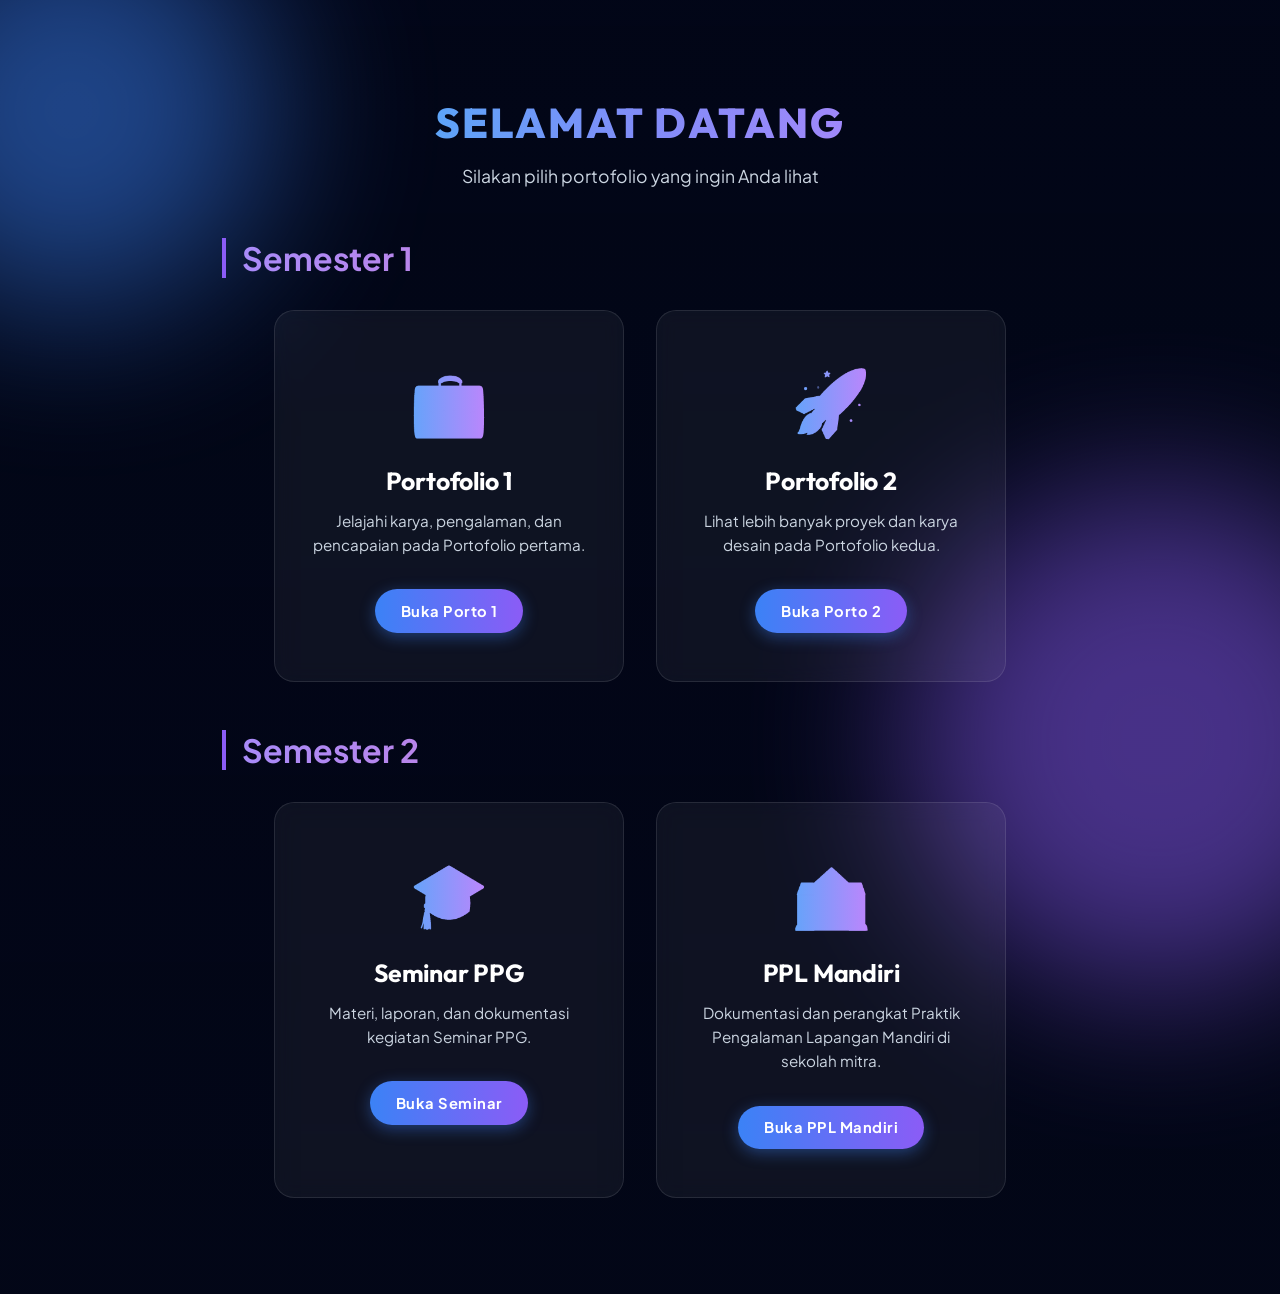
==== commit 1199d660: "Add files via upload" ====
--- a/index.html
+++ b/index.html
@@ -5,7 +5,7 @@
     <meta name="viewport" content="width=device-width, initial-scale=1.0">
     <title>Pilihan E-Portofolio</title>
     <style>
-        @import url('https://fonts.googleapis.com/css2?family=Inter:wght@400;600;800&display=swap');
+        @import url('https://fonts.googleapis.com/css2?family=Outfit:wght@500;600;700;800&family=Plus+Jakarta+Sans:wght@400;500;600;700&display=swap');
 
         * {
             margin: 0;
@@ -14,7 +14,7 @@
         }
 
         body {
-            font-family: 'Inter', sans-serif;
+            font-family: 'Plus Jakarta Sans', sans-serif;
             min-height: 100vh;
             display: flex;
             justify-content: center;
@@ -36,10 +36,11 @@
         }
 
         h1 {
-            font-size: 2.5rem;
-            margin-bottom: 1rem;
+            font-family: 'Outfit', sans-serif;
+            font-size: 2.6rem;
+            margin-bottom: 0.8rem;
             font-weight: 800;
-            background: linear-gradient(to right, #38bdf8, #818cf8);
+            background: linear-gradient(to right, #38bdf8, #818cf8, #c084fc);
             -webkit-background-clip: text;
             -webkit-text-fill-color: transparent;
             text-transform: uppercase;
@@ -48,8 +49,9 @@
 
         p.subtitle {
             font-size: 1.1rem;
-            color: #94a3b8;
+            color: #cbd5e1;
             margin-bottom: 3rem;
+            line-height: 1.6;
         }
 
         .cards-container {
@@ -116,27 +118,30 @@
         }
 
         .card h2 {
-            font-size: 1.5rem;
-            font-weight: 600;
-            margin-bottom: 1rem;
+            font-family: 'Outfit', sans-serif;
+            font-size: 1.55rem;
+            font-weight: 700;
+            margin-bottom: 0.8rem;
+            letter-spacing: -0.2px;
         }
 
         .card p {
             font-size: 0.95rem;
             color: #cbd5e1;
-            line-height: 1.5;
+            line-height: 1.6;
             margin-bottom: 2rem;
         }
 
         .card-btn {
+            font-family: 'Plus Jakarta Sans', sans-serif;
             display: inline-block;
-            padding: 0.8rem 1.5rem;
+            padding: 0.8rem 1.6rem;
             background: linear-gradient(to right, #3b82f6, #8b5cf6);
             color: white;
             border-radius: 30px;
-            font-weight: 600;
-            font-size: 0.9rem;
-            letter-spacing: 1px;
+            font-weight: 700;
+            font-size: 0.92rem;
+            letter-spacing: 0.5px;
             transition: all 0.3s ease;
             box-shadow: 0 4px 15px rgba(59, 130, 246, 0.4);
         }
